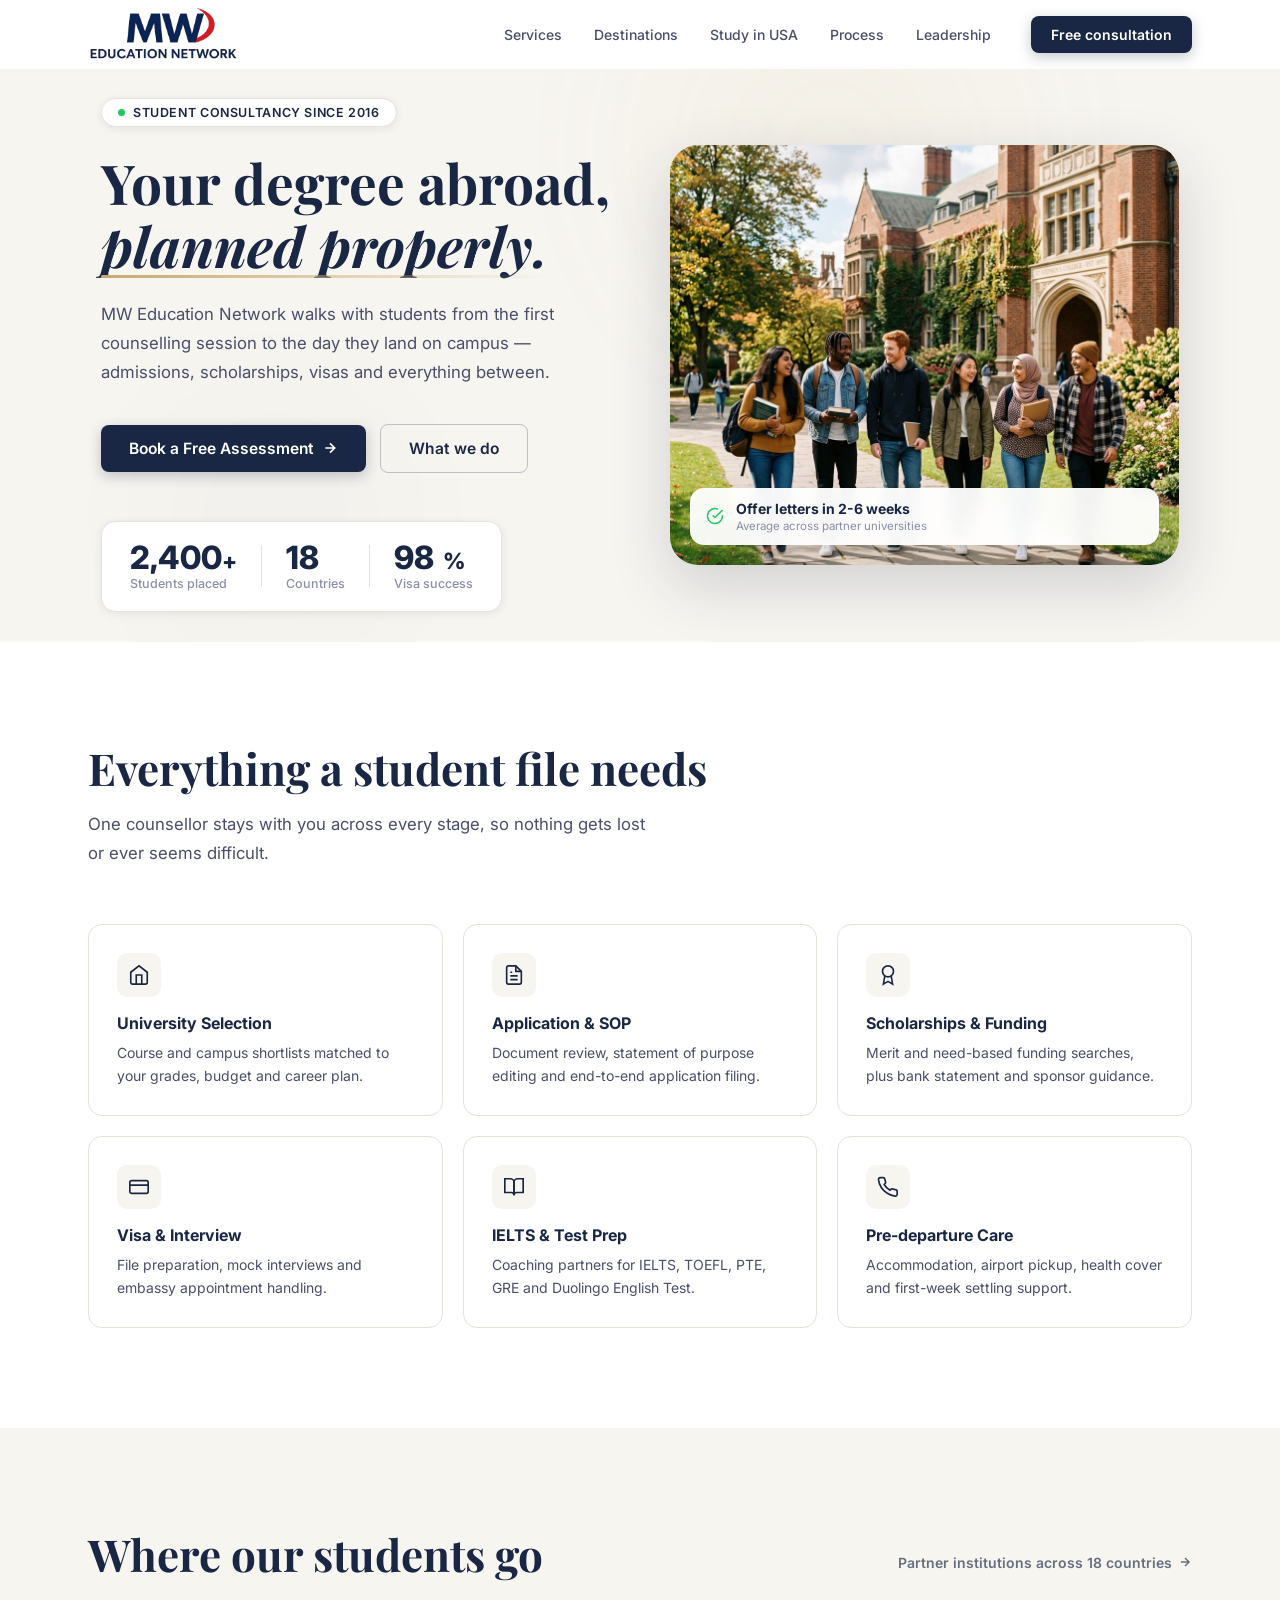
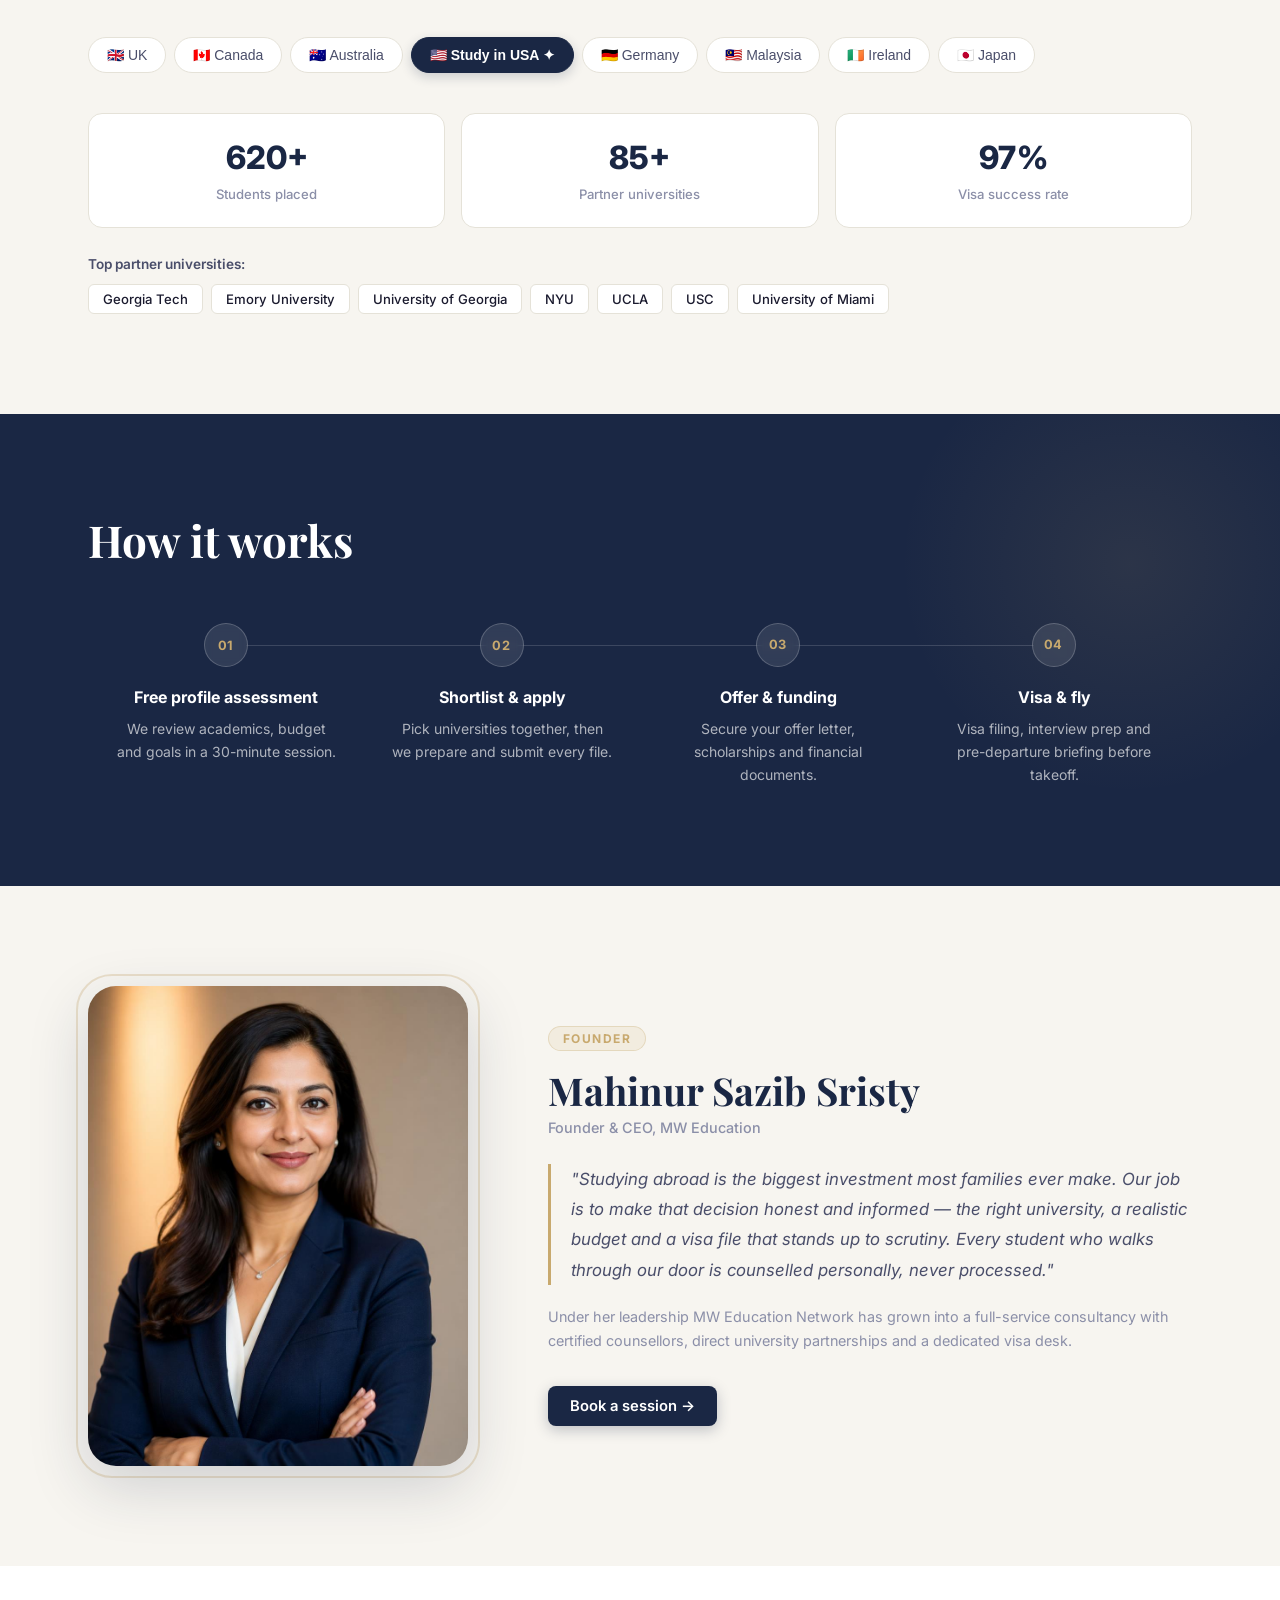
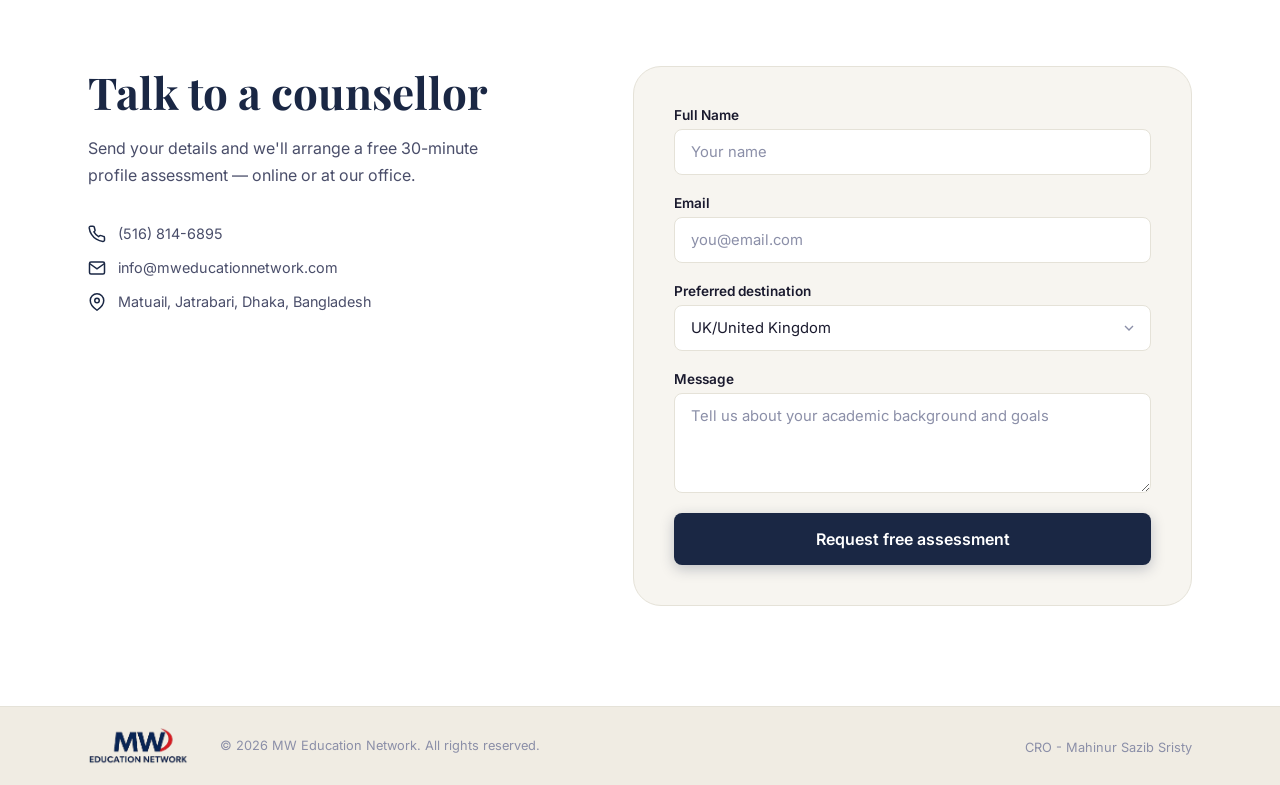
==== index.html @ 7fedf2a4 "logo and image update!!!" ====
<!DOCTYPE html>
<html lang="en">

<head>
  <meta charset="UTF-8" />
  <meta name="viewport" content="width=device-width, initial-scale=1.0" />
  <title>MW Education – Your Degree Abroad, Planned Properly</title>
  <meta name="description"
    content="MW Education walks with students from the first counselling session to the day they land on campus – admissions, scholarships, visas and everything between." />
  <link rel="preconnect" href="https://fonts.googleapis.com" />
  <link rel="preconnect" href="https://fonts.gstatic.com" crossorigin />
  <link
    href="https://fonts.googleapis.com/css2?family=Inter:wght@300;400;500;600;700;800&family=Playfair+Display:ital,wght@0,700;1,700&display=swap"
    rel="stylesheet" />
  <link rel="stylesheet" href="style.css" />
</head>

<body>

  <!-- ════════════════════════════════════════════
       NAVIGATION
  ════════════════════════════════════════════ -->
  <header id="navbar">
    <nav class="nav-container">
      <a href="#" class="nav-logo" id="logo-link">
        <img src="image/mw-education-logo.png" alt="mw-education-logo" style="width: 150px;">
      </a>

      <ul class="nav-links" id="nav-links">
        <li><a href="#services" class="nav-link">Services</a></li>
        <li><a href="#destinations" class="nav-link">Destinations</a></li>
        <li><a href="study-in-usa.html" class="nav-link">Study in USA</a></li>
        <li><a href="#how-it-works" class="nav-link">Process</a></li>
        <li><a href="#founder" class="nav-link">Leadership</a></li>
      </ul>

      <a href="#contact" class="btn btn-primary btn-nav" id="nav-cta">Free consultation</a>

      <button class="hamburger" id="hamburger" aria-label="Toggle menu">
        <span></span><span></span><span></span>
      </button>
    </nav>
  </header>

  <!-- Mobile Menu -->
  <div class="mobile-menu" id="mobile-menu">
    <ul>
      <li><a href="#services" onclick="closeMobileMenu()">Services</a></li>
      <li><a href="#destinations" onclick="closeMobileMenu()">Destinations</a></li>
      <li><a href="study-in-usa.html">Study in USA</a></li>
      <li><a href="#how-it-works" onclick="closeMobileMenu()">Process</a></li>
      <li><a href="#founder" onclick="closeMobileMenu()">Leadership</a></li>
      <li><a href="#contact" class="btn btn-primary" onclick="closeMobileMenu()">Free consultation</a></li>
    </ul>
  </div>

  <main>

    <!-- ════════════════════════════════════════════
         HERO SECTION
    ════════════════════════════════════════════ -->
    <section class="hero" id="hero">
      <div class="hero-container">
        <div class="hero-content" data-animate="fade-up">
          <div class="hero-badge">
            <span class="badge-dot"></span>
            Student consultancy since 2016
          </div>

          <h1 class="hero-heading">
            Your degree abroad,<br />
            <em>planned properly.</em>
          </h1>

          <p class="hero-description">
            MW Education Network walks with students from the first counselling session to the day they land on campus —
            admissions, scholarships, visas and everything between.
          </p>

          <div class="hero-actions">
            <a href="#contact" class="btn btn-primary btn-lg" id="hero-cta">
              Book a Free Assessment
              <svg width="16" height="16" viewBox="0 0 24 24" fill="none" stroke="currentColor" stroke-width="2.5">
                <path d="M5 12h14M12 5l7 7-7 7" />
              </svg>
            </a>
            <a href="#services" class="btn btn-ghost btn-lg" id="hero-secondary">What we do</a>
          </div>

          <div class="hero-stats">
            <div class="stat-item" data-animate="fade-up" data-delay="100">
              <span class="stat-number" data-target="2400">0</span>
              <span class="stat-suffix">+</span>
              <span class="stat-label">Students placed</span>
            </div>
            <div class="stat-divider"></div>
            <div class="stat-item" data-animate="fade-up" data-delay="200">
              <span class="stat-number" data-target="18">0</span>
              <span class="stat-label">Countries</span>
            </div>
            <div class="stat-divider"></div>
            <div class="stat-item" data-animate="fade-up" data-delay="300">
              <span class="stat-number" data-target="98">0</span>
              <span class="stat-suffix">%</span>
              <span class="stat-label">Visa success</span>
            </div>
          </div>
        </div>

        <div class="hero-image-wrap" data-animate="fade-left">
          <div class="hero-img-card">
            <img src="image/hero_students.png" alt="Students walking on campus" class="hero-img" id="hero-img" />
            <div class="hero-img-badge">
              <svg width="18" height="18" viewBox="0 0 24 24" fill="none" stroke="currentColor" stroke-width="2">
                <path d="M22 11.08V12a10 10 0 1 1-5.93-9.14" />
                <polyline points="22 4 12 14.01 9 11.01" />
              </svg>
              <div>
                <span class="badge-title">Offer letters in 2-6 weeks</span>
                <span class="badge-sub">Average across partner universities</span>
              </div>
            </div>
          </div>
        </div>
      </div>

      <!-- Decorative blobs -->
      <div class="hero-blob hero-blob-1"></div>
      <div class="hero-blob hero-blob-2"></div>
    </section>

    <!-- ════════════════════════════════════════════
         SERVICES SECTION
    ════════════════════════════════════════════ -->
    <section class="services" id="services">
      <div class="section-container">
        <div class="section-header" data-animate="fade-up">
          <h2 class="section-title">Everything a student file needs</h2>
          <p class="section-subtitle">
            One counsellor stays with you across every stage, so nothing gets lost or ever seems difficult.
          </p>
        </div>

        <div class="services-grid">

          <div class="service-card" data-animate="fade-up" data-delay="0" id="service-university">
            <div class="service-icon">
              <svg width="22" height="22" viewBox="0 0 24 24" fill="none" stroke="currentColor" stroke-width="1.8">
                <path d="M3 9l9-7 9 7v11a2 2 0 0 1-2 2H5a2 2 0 0 1-2-2z" />
                <polyline points="9 22 9 12 15 12 15 22" />
              </svg>
            </div>
            <h3 class="service-title">University Selection</h3>
            <p class="service-desc">
              Course and campus shortlists matched to your grades, budget and career plan.
            </p>
          </div>

          <div class="service-card" data-animate="fade-up" data-delay="80" id="service-application">
            <div class="service-icon">
              <svg width="22" height="22" viewBox="0 0 24 24" fill="none" stroke="currentColor" stroke-width="1.8">
                <path d="M14 2H6a2 2 0 0 0-2 2v16a2 2 0 0 0 2 2h12a2 2 0 0 0 2-2V8z" />
                <polyline points="14 2 14 8 20 8" />
                <line x1="16" y1="13" x2="8" y2="13" />
                <line x1="16" y1="17" x2="8" y2="17" />
                <polyline points="10 9 9 9 8 9" />
              </svg>
            </div>
            <h3 class="service-title">Application & SOP</h3>
            <p class="service-desc">
              Document review, statement of purpose editing and end-to-end application filing.
            </p>
          </div>

          <div class="service-card" data-animate="fade-up" data-delay="160" id="service-scholarships">
            <div class="service-icon">
              <svg width="22" height="22" viewBox="0 0 24 24" fill="none" stroke="currentColor" stroke-width="1.8">
                <circle cx="12" cy="8" r="6" />
                <path d="M15.477 12.89L17 22l-5-3-5 3 1.523-9.11" />
              </svg>
            </div>
            <h3 class="service-title">Scholarships & Funding</h3>
            <p class="service-desc">
              Merit and need-based funding searches, plus bank statement and sponsor guidance.
            </p>
          </div>

          <div class="service-card" data-animate="fade-up" data-delay="0" id="service-visa">
            <div class="service-icon">
              <svg width="22" height="22" viewBox="0 0 24 24" fill="none" stroke="currentColor" stroke-width="1.8">
                <rect x="2" y="5" width="20" height="14" rx="2" />
                <line x1="2" y1="10" x2="22" y2="10" />
              </svg>
            </div>
            <h3 class="service-title">Visa & Interview</h3>
            <p class="service-desc">
              File preparation, mock interviews and embassy appointment handling.
            </p>
          </div>

          <div class="service-card" data-animate="fade-up" data-delay="80" id="service-ielts">
            <div class="service-icon">
              <svg width="22" height="22" viewBox="0 0 24 24" fill="none" stroke="currentColor" stroke-width="1.8">
                <path d="M2 3h6a4 4 0 0 1 4 4v14a3 3 0 0 0-3-3H2z" />
                <path d="M22 3h-6a4 4 0 0 0-4 4v14a3 3 0 0 1 3-3h7z" />
              </svg>
            </div>
            <h3 class="service-title">IELTS & Test Prep</h3>
            <p class="service-desc">
              Coaching partners for IELTS, TOEFL, PTE, GRE and Duolingo English Test.
            </p>
          </div>

          <div class="service-card" data-animate="fade-up" data-delay="160" id="service-predeparture">
            <div class="service-icon">
              <svg width="22" height="22" viewBox="0 0 24 24" fill="none" stroke="currentColor" stroke-width="1.8">
                <path
                  d="M22 16.92v3a2 2 0 0 1-2.18 2 19.79 19.79 0 0 1-8.63-3.07A19.5 19.5 0 0 1 4.69 12.5 19.79 19.79 0 0 1 1.61 3.87 2 2 0 0 1 3.6 1.72h3a2 2 0 0 1 2 1.72c.127.96.361 1.903.7 2.81a2 2 0 0 1-.45 2.11L7.91 9.27a16 16 0 0 0 6.29 6.29l.91-.91a2 2 0 0 1 2.11-.45c.907.339 1.85.573 2.81.7A2 2 0 0 1 22 16.92z" />
              </svg>
            </div>
            <h3 class="service-title">Pre-departure Care</h3>
            <p class="service-desc">
              Accommodation, airport pickup, health cover and first-week settling support.
            </p>
          </div>

        </div>
      </div>
    </section>

    <!-- ════════════════════════════════════════════
         DESTINATIONS SECTION
    ════════════════════════════════════════════ -->
    <section class="destinations" id="destinations">
      <div class="section-container">
        <div class="destinations-header" data-animate="fade-up">
          <h2 class="section-title">Where our students go</h2>
          <a href="#contact" class="link-arrow">
            Partner institutions across 18 countries
            <svg width="14" height="14" viewBox="0 0 24 24" fill="none" stroke="currentColor" stroke-width="2.5">
              <path d="M5 12h14M12 5l7 7-7 7" />
            </svg>
          </a>
        </div>

        <div class="destination-tabs" id="destination-tabs">
          <button class="dest-tab" data-country="uk" id="tab-uk">🇬🇧 UK</button>
          <button class="dest-tab" data-country="canada" id="tab-canada">🇨🇦 Canada</button>
          <button class="dest-tab" data-country="australia" id="tab-australia">🇦🇺 Australia</button>
          <button class="dest-tab active" data-country="usa" id="tab-usa"
            onclick="window.location.href='study-in-usa.html'">🇺🇸 Study in USA ✦</button>
          <button class="dest-tab" data-country="germany" id="tab-germany">🇩🇪 Germany</button>
          <button class="dest-tab" data-country="malaysia" id="tab-malaysia">🇲🇾 Malaysia</button>
          <button class="dest-tab" data-country="ireland" id="tab-ireland">🇮🇪 Ireland</button>
          <button class="dest-tab" data-country="japan" id="tab-japan">🇯🇵 Japan</button>
        </div>

        <div class="destination-content" id="destination-content">
          <div class="dest-info" data-animate="fade-up">
            <div class="dest-info-grid">
              <div class="dest-stat-card" id="dest-stat-1">
                <span class="dest-stat-num" id="dest-num-students">620+</span>
                <span class="dest-stat-label">Students placed</span>
              </div>
              <div class="dest-stat-card" id="dest-stat-2">
                <span class="dest-stat-num" id="dest-num-uni">85+</span>
                <span class="dest-stat-label">Partner universities</span>
              </div>
              <div class="dest-stat-card" id="dest-stat-3">
                <span class="dest-stat-num" id="dest-num-visa">97%</span>
                <span class="dest-stat-label">Visa success rate</span>
              </div>
            </div>
            <div class="dest-universities" id="dest-universities">
              <p class="dest-unis-label">Top partner universities:</p>
              <div class="uni-tags" id="uni-tags">
                <span class="uni-tag">Georgia Tech</span>
                <span class="uni-tag">Emory University</span>
                <span class="uni-tag">University of Georgia</span>
                <span class="uni-tag">NYU</span>
                <span class="uni-tag">UCLA</span>
                <span class="uni-tag">USC</span>
                <span class="uni-tag">University of Miami</span>
              </div>
            </div>
          </div>
        </div>
      </div>
    </section>

    <!-- ════════════════════════════════════════════
         HOW IT WORKS
    ════════════════════════════════════════════ -->
    <section class="how-it-works" id="how-it-works">
      <div class="section-container">
        <h2 class="section-title light" data-animate="fade-up">How it works</h2>

        <div class="steps-grid">
          <div class="step-card" data-animate="fade-up" data-delay="0" id="step-1">
            <div class="step-number">01</div>
            <h3 class="step-title">Free profile assessment</h3>
            <p class="step-desc">We review academics, budget and goals in a 30-minute session.</p>
            <div class="step-connector"></div>
          </div>

          <div class="step-card" data-animate="fade-up" data-delay="100" id="step-2">
            <div class="step-number">02</div>
            <h3 class="step-title">Shortlist & apply</h3>
            <p class="step-desc">Pick universities together, then we prepare and submit every file.</p>
            <div class="step-connector"></div>
          </div>

          <div class="step-card" data-animate="fade-up" data-delay="200" id="step-3">
            <div class="step-number">03</div>
            <h3 class="step-title">Offer & funding</h3>
            <p class="step-desc">Secure your offer letter, scholarships and financial documents.</p>
            <div class="step-connector"></div>
          </div>

          <div class="step-card" data-animate="fade-up" data-delay="300" id="step-4">
            <div class="step-number">04</div>
            <h3 class="step-title">Visa & fly</h3>
            <p class="step-desc">Visa filing, interview prep and pre-departure briefing before takeoff.</p>
          </div>
        </div>
      </div>
    </section>

    <!-- ════════════════════════════════════════════
         FOUNDER / TESTIMONIAL SECTION
    ════════════════════════════════════════════ -->
    <section class="founder" id="founder">
      <div class="section-container">
        <div class="founder-inner">
          <div class="founder-image-wrap" data-animate="fade-right">
            <img src="image/founder_photo.jpg" alt="Mahinur Sazib Sristy – Founder & CEO" class="founder-img"
              id="founder-img" />
            <div class="founder-img-decor"></div>
          </div>

          <div class="founder-content" data-animate="fade-left">
            <span class="founder-eyebrow">Founder</span>
            <h2 class="founder-name">Mahinur Sazib Sristy</h2>
            <p class="founder-title">Founder & CEO, MW Education</p>

            <blockquote class="founder-quote">
              "Studying abroad is the biggest investment most families ever make. Our job is to make that decision
              honest and informed — the right university, a realistic budget and a visa file that stands up to scrutiny.
              Every student who walks through our door is counselled personally, never processed."
            </blockquote>

            <p class="founder-bio">
              Under her leadership MW Education Network has grown into a full-service consultancy with certified
              counsellors, direct university partnerships and a dedicated visa desk.
            </p>

            <a href="#contact" class="btn btn-primary" id="founder-cta">Book a session →</a>
          </div>
        </div>
      </div>
    </section>

    <!-- ════════════════════════════════════════════
         CONTACT / FORM SECTION
    ════════════════════════════════════════════ -->
    <section class="contact" id="contact">
      <div class="section-container">
        <div class="contact-inner">

          <div class="contact-info" data-animate="fade-right">
            <h2 class="section-title">Talk to a counsellor</h2>
            <p class="contact-sub">
              Send your details and we'll arrange a free 30-minute profile assessment — online or at our office.
            </p>

            <ul class="contact-list">
              <li>
                <svg width="18" height="18" viewBox="0 0 24 24" fill="none" stroke="currentColor" stroke-width="2">
                  <path
                    d="M22 16.92v3a2 2 0 0 1-2.18 2 19.79 19.79 0 0 1-8.63-3.07A19.5 19.5 0 0 1 4.69 12.5 19.79 19.79 0 0 1 1.61 3.87 2 2 0 0 1 3.6 1.72h3a2 2 0 0 1 2 1.72c.127.96.361 1.903.7 2.81a2 2 0 0 1-.45 2.11L7.91 9.27a16 16 0 0 0 6.29 6.29l.91-.91a2 2 0 0 1 2.11-.45c.907.339 1.85.573 2.81.7A2 2 0 0 1 22 16.92z" />
                </svg>
                <a href="tel:+17865554958" id="contact-phone">(516) 814-6895</a>
              </li>
              <li>
                <svg width="18" height="18" viewBox="0 0 24 24" fill="none" stroke="currentColor" stroke-width="2">
                  <path d="M4 4h16c1.1 0 2 .9 2 2v12c0 1.1-.9 2-2 2H4c-1.1 0-2-.9-2-2V6c0-1.1.9-2 2-2z" />
                  <polyline points="22,6 12,13 2,6" />
                </svg>
                <a href="mailto:info@mweducationnetwork.com" id="contact-email">info@mweducationnetwork.com</a>
              </li>
              <li>
                <svg width="18" height="18" viewBox="0 0 24 24" fill="none" stroke="currentColor" stroke-width="2">
                  <path d="M21 10c0 7-9 13-9 13s-9-6-9-13a9 9 0 0 1 18 0z" />
                  <circle cx="12" cy="10" r="3" />
                </svg>
                <span id="contact-address">Matuail, Jatrabari, Dhaka, Bangladesh</span>
              </li>
            </ul>
          </div>

          <div class="contact-form-wrap" data-animate="fade-left">
            <form class="contact-form" id="contact-form" novalidate>
              <div class="form-group">
                <label for="full-name">Full Name</label>
                <input type="text" id="full-name" name="fullName" placeholder="Your name" required />
                <span class="form-error" id="error-name"></span>
              </div>

              <div class="form-group">
                <label for="email">Email</label>
                <input type="email" id="email" name="email" placeholder="you@email.com" required />
                <span class="form-error" id="error-email"></span>
              </div>

              <div class="form-group">
                <label for="destination">Preferred destination</label>
                <div class="select-wrap">
                  <select id="destination" name="destination" required>
                    <option value="" disabled selected>UK/United Kingdom</option>
                    <option value="uk">🇬🇧 United Kingdom</option>
                    <option value="canada">🇨🇦 Canada</option>
                    <option value="australia">🇦🇺 Australia</option>
                    <option value="usa">🇺🇸 USA</option>
                    <option value="germany">🇩🇪 Germany</option>
                    <option value="malaysia">🇲🇾 Malaysia</option>
                    <option value="ireland">🇮🇪 Ireland</option>
                    <option value="japan">🇯🇵 Japan</option>
                  </select>
                  <svg class="select-arrow" width="16" height="16" viewBox="0 0 24 24" fill="none" stroke="currentColor"
                    stroke-width="2">
                    <polyline points="6 9 12 15 18 9" />
                  </svg>
                </div>
                <span class="form-error" id="error-destination"></span>
              </div>

              <div class="form-group">
                <label for="message">Message</label>
                <textarea id="message" name="message" rows="4"
                  placeholder="Tell us about your academic background and goals"></textarea>
              </div>

              <button type="submit" class="btn btn-primary btn-full" id="form-submit">
                <span id="submit-text">Request free assessment</span>
                <svg id="submit-spinner" class="spinner hidden" width="18" height="18" viewBox="0 0 24 24" fill="none"
                  stroke="currentColor" stroke-width="2">
                  <path d="M21 12a9 9 0 1 1-18 0 9 9 0 0 1 18 0z" opacity="0.3" />
                  <path d="M12 3a9 9 0 0 1 9 9" />
                </svg>
              </button>

              <div class="form-success hidden" id="form-success">
                <svg width="20" height="20" viewBox="0 0 24 24" fill="none" stroke="currentColor" stroke-width="2.5">
                  <path d="M22 11.08V12a10 10 0 1 1-5.93-9.14" />
                  <polyline points="22 4 12 14.01 9 11.01" />
                </svg>
                Thanks! We'll reach out within 24 hours.
              </div>
            </form>
          </div>

        </div>
      </div>
    </section>

  </main>

  <!-- ════════════════════════════════════════════
       FOOTER
  ════════════════════════════════════════════ -->
  <footer class="footer" id="footer">
    <div class="footer-container">
      <div class="footer-left">
        <!-- <a href="#" class="nav-logo">
          <div class="logo-mark small">MW</div>
          <div class="logo-text">
            <span class="logo-name">MW Education Network</span>
          </div>
        </a> -->
        <img src="image/mw-education-logo.png" alt="mw-education-logo" style="width: 100px;">
        <p class="footer-copy">© 2026 MW Education Network. All rights reserved.</p>
      </div>
      <div class="footer-right">
        <span class="footer-credit">CRO - Mahinur Sazib Sristy</span>
      </div>
    </div>
  </footer>

  <script src="script.js"></script>
</body>

</html>
---- style.css ----
/* ═══════════════════════════════════════════════
   MW EDUCATION – STYLE.CSS
   Premium education consultancy website
═══════════════════════════════════════════════ */

/* ──────────────────────────────────────────────
   1. RESET & BASE
────────────────────────────────────────────── */
*,
*::before,
*::after {
  box-sizing: border-box;
  margin: 0;
  padding: 0;
}

:root {
  /* Colors */
  --navy: #1a2744;
  --navy-deep: #111b38;
  --navy-light: #243058;
  --gold: #c8a96e;
  --gold-light: #e0c98a;
  --cream: #f7f5f0;
  --cream-dark: #f0ece3;
  --white: #ffffff;
  --text-dark: #1a1a2e;
  --text-mid: #4a4e6a;
  --text-light: #8b8fa8;
  --border: #e5e2d8;

  --card: oklch(100% 0 0);

  /* Typography */
  --font-sans: 'Inter', system-ui, sans-serif;
  --font-serif: 'Playfair Display', Georgia, serif;

  /* Spacing */
  --section-pad: 100px;
  --container: 1160px;

  /* Shadows */
  --shadow-sm: 0 2px 8px rgba(26, 39, 68, 0.08);
  --shadow-md: 0 8px 32px rgba(26, 39, 68, 0.12);
  --shadow-lg: 0 20px 60px rgba(26, 39, 68, 0.18);

  /* Radius */
  --radius-sm: 8px;
  --radius-md: 14px;
  --radius-lg: 20px;
  --radius-xl: 28px;

  /* Transitions */
  --ease: cubic-bezier(0.4, 0, 0.2, 1);
}

html {
  scroll-behavior: smooth;
  -webkit-font-smoothing: antialiased;
}

body {
  font-family: var(--font-sans);
  color: var(--text-dark);
  background: var(--white);
  overflow-x: hidden;
}

a {
  text-decoration: none;
  color: inherit;
}

ul {
  list-style: none;
}

img {
  max-width: 100%;
  display: block;
}

/* ──────────────────────────────────────────────
   2. TYPOGRAPHY HELPERS
────────────────────────────────────────────── */
.section-title {
  font-family: var(--font-serif);
  font-size: clamp(2rem, 4vw, 2.75rem);
  font-weight: 700;
  color: var(--navy);
  line-height: 1.2;
  margin-bottom: 16px;
}

.section-title.light {
  color: var(--white);
}

.section-subtitle {
  font-size: 1.05rem;
  color: var(--text-mid);
  line-height: 1.7;
  max-width: 560px;
}

/* ──────────────────────────────────────────────
   3. BUTTONS
────────────────────────────────────────────── */
.btn {
  display: inline-flex;
  align-items: center;
  gap: 8px;
  font-family: var(--font-sans);
  font-size: 0.925rem;
  font-weight: 600;
  border: none;
  cursor: pointer;
  border-radius: var(--radius-sm);
  padding: 11px 22px;
  transition: all 0.25s var(--ease);
  white-space: nowrap;
}

.btn-primary {
  background: var(--navy);
  color: var(--white);
  box-shadow: 0 4px 14px rgba(26, 39, 68, 0.25);
}

.btn-primary:hover {
  background: var(--navy-light);
  transform: translateY(-2px);
  box-shadow: 0 8px 24px rgba(26, 39, 68, 0.32);
}

.btn-primary:active {
  transform: translateY(0);
}

.btn-ghost {
  background: transparent;
  color: var(--navy);
  border: 1.5px solid rgba(26, 39, 68, 0.25);
}

.btn-ghost:hover {
  background: rgba(26, 39, 68, 0.06);
  border-color: var(--navy);
}

.btn-lg {
  padding: 14px 28px;
  font-size: 0.975rem;
}

.btn-full {
  width: 100%;
  justify-content: center;
  padding: 16px;
  font-size: 1rem;
}

.btn-nav {
  font-size: 0.875rem;
  padding: 10px 20px;
}

/* ──────────────────────────────────────────────
   4. NAVIGATION
────────────────────────────────────────────── */
#navbar {
  position: fixed;
  top: 0;
  left: 0;
  right: 0;
  z-index: 1000;
  background: rgba(255, 255, 255, 0.96);
  backdrop-filter: blur(12px);
  -webkit-backdrop-filter: blur(12px);
  border-bottom: 1px solid transparent;
  transition: border-color 0.3s, box-shadow 0.3s;
}

#navbar.scrolled {
  border-color: var(--border);
  box-shadow: var(--shadow-sm);
}

.nav-container {
  max-width: var(--container);
  margin: 0 auto;
  padding: 0 28px;
  height: 68px;
  display: flex;
  align-items: center;
  gap: 40px;
}

/* Logo */
.nav-logo {
  display: flex;
  align-items: center;
  gap: 10px;
  flex-shrink: 0;
}

.logo-mark {
  width: 36px;
  height: 36px;
  background: var(--navy);
  color: var(--white);
  border-radius: 8px;
  display: flex;
  align-items: center;
  justify-content: center;
  font-weight: 800;
  font-size: 0.8rem;
  letter-spacing: 0.03em;
}

.logo-mark.small {
  width: 30px;
  height: 30px;
  font-size: 0.7rem;
}

.logo-text {
  display: flex;
  flex-direction: column;
  line-height: 1.1;
}

.logo-name {
  font-size: 0.9rem;
  font-weight: 700;
  color: var(--navy);
}

.logo-sub {
  font-size: 0.72rem;
  color: var(--text-light);
}

/* Nav Links */
.nav-links {
  display: flex;
  align-items: center;
  gap: 32px;
  margin-left: auto;
}

.nav-link {
  font-size: 0.875rem;
  font-weight: 500;
  color: var(--text-mid);
  transition: color 0.2s;
  position: relative;
}

.nav-link::after {
  content: '';
  position: absolute;
  bottom: -3px;
  left: 0;
  width: 0;
  height: 2px;
  background: var(--navy);
  transition: width 0.25s var(--ease);
  border-radius: 2px;
}

.nav-link:hover {
  color: var(--navy);
}

.nav-link:hover::after {
  width: 100%;
}

/* Hamburger */
.hamburger {
  display: none;
  flex-direction: column;
  gap: 5px;
  background: none;
  border: none;
  cursor: pointer;
  padding: 4px;
  margin-left: auto;
}

.hamburger span {
  display: block;
  width: 24px;
  height: 2px;
  background: var(--navy);
  border-radius: 2px;
  transition: all 0.3s var(--ease);
}

.hamburger.open span:nth-child(1) {
  transform: translateY(7px) rotate(45deg);
}

.hamburger.open span:nth-child(2) {
  opacity: 0;
}

.hamburger.open span:nth-child(3) {
  transform: translateY(-7px) rotate(-45deg);
}

/* Mobile Menu */
.mobile-menu {
  display: none;
  position: fixed;
  top: 68px;
  left: 0;
  right: 0;
  background: var(--white);
  border-bottom: 1px solid var(--border);
  padding: 20px 28px 28px;
  z-index: 999;
  box-shadow: var(--shadow-md);
  transform: translateY(-20px);
  opacity: 0;
  transition: transform 0.3s var(--ease), opacity 0.3s var(--ease);
}

.mobile-menu.open {
  display: block;
  transform: translateY(0);
  opacity: 1;
}

.mobile-menu ul {
  display: flex;
  flex-direction: column;
  gap: 20px;
}

.mobile-menu a {
  font-size: 1rem;
  font-weight: 500;
  color: var(--text-mid);
  display: block;
}

.mobile-menu a:hover {
  color: var(--navy);
}

/* ──────────────────────────────────────────────
   5. HERO SECTION
────────────────────────────────────────────── */
.hero {
  /* min-height: 100vh; */
  background: var(--cream);
  display: flex;
  align-items: center;
  padding-top: 68px;
  position: relative;
  overflow: hidden;
}

.hero-blob {
  position: absolute;
  border-radius: 50%;
  filter: blur(80px);
  pointer-events: none;
  opacity: 0.4;
}

.hero-blob-1 {
  width: 500px;
  height: 500px;
  background: radial-gradient(circle, rgba(200, 169, 110, 0.25) 0%, transparent 70%);
  top: -100px;
  right: 200px;
  animation: blobFloat 8s ease-in-out infinite;
}

.hero-blob-2 {
  width: 350px;
  height: 350px;
  background: radial-gradient(circle, rgba(26, 39, 68, 0.1) 0%, transparent 70%);
  bottom: -50px;
  left: 100px;
  animation: blobFloat 12s ease-in-out infinite reverse;
}

@keyframes blobFloat {

  0%,
  100% {
    transform: translate(0, 0) scale(1);
  }

  33% {
    transform: translate(20px, -30px) scale(1.05);
  }

  66% {
    transform: translate(-15px, 15px) scale(0.97);
  }
}

.hero-container {
  max-width: var(--container);
  margin: 0 auto;
  padding: 30px 25px;
  display: grid;
  grid-template-columns: 1fr 1fr;
  gap: 60px;
  align-items: center;
  position: relative;
  z-index: 1;
}

.hero-badge {
  display: inline-flex;
  align-items: center;
  gap: 8px;
  background: var(--white);
  border: 1px solid var(--border);
  border-radius: 100px;
  padding: 6px 16px;
  font-size: 0.78rem;
  font-weight: 600;
  color: var(--navy);
  letter-spacing: 0.05em;
  text-transform: uppercase;
  margin-bottom: 24px;
  box-shadow: var(--shadow-sm);
}

.badge-dot {
  width: 7px;
  height: 7px;
  background: #22c55e;
  border-radius: 50%;
  animation: pulse-dot 2s ease-in-out infinite;
}

@keyframes pulse-dot {

  0%,
  100% {
    box-shadow: 0 0 0 0 rgba(34, 197, 94, 0.4);
  }

  50% {
    box-shadow: 0 0 0 5px rgba(34, 197, 94, 0);
  }
}

.hero-heading {
  font-family: var(--font-serif);
  font-size: clamp(2.4rem, 5vw, 3.6rem);
  font-weight: 700;
  color: var(--navy);
  line-height: 1.15;
  margin-bottom: 22px;
  font-size: 55px;
}

.hero-heading em {
  font-style: italic;
  color: var(--navy);
  position: relative;
}

.hero-heading em::after {
  content: '';
  position: absolute;
  bottom: 4px;
  left: 0;
  right: 0;
  height: 3px;
  background: linear-gradient(90deg, var(--gold), transparent);
  border-radius: 2px;
}

.hero-description {
  font-size: 1.05rem;
  color: var(--text-mid);
  line-height: 1.75;
  margin-bottom: 36px;
  max-width: 480px;
}

.hero-actions {
  display: flex;
  align-items: center;
  gap: 14px;
  margin-bottom: 48px;
  flex-wrap: wrap;
}

.hero-stats {
  display: flex;
  align-items: center;
  gap: 0;
  background: var(--white);
  border-radius: var(--radius-md);
  padding: 20px 28px;
  box-shadow: var(--shadow-sm);
  border: 1px solid var(--border);
  max-width: max-content;
}

.stat-item {
  display: flex;
  flex-direction: column;
  align-items: flex-start;
  padding: 0 24px;
}

.stat-item:first-child {
  padding-left: 0;
}

.stat-item:last-child {
  padding-right: 0;
}

.stat-number {
  font-size: 2rem;
  font-weight: 800;
  color: var(--navy);
  line-height: 1;
}

.stat-suffix {
  font-size: 1.5rem;
  font-weight: 800;
  color: var(--navy);
  margin-left: -2px;
}

.stat-number+.stat-suffix {
  display: inline;
}

.stat-item {
  display: flex;
  flex-wrap: nowrap;
  align-items: baseline;
  flex-direction: row;
  gap: 0;
}

.stat-item {
  display: grid;
  grid-template-columns: auto auto;
  grid-template-rows: auto auto;
  align-items: end;
  gap: 0 2px;
}

.stat-number {
  grid-row: 1;
  grid-column: 1;
}

.stat-suffix {
  grid-row: 1;
  grid-column: 2;
  font-size: 1.4rem;
  font-weight: 800;
  color: var(--navy);
}

.stat-label {
  grid-row: 2;
  grid-column: 1 / 3;
  font-size: 0.78rem;
  color: var(--text-light);
  font-weight: 500;
  margin-top: 2px;
}

.stat-divider {
  width: 1px;
  height: 42px;
  background: var(--border);
  flex-shrink: 0;
}

/* Hero Image */
.hero-image-wrap {
  position: relative;
}

.hero-img-card {
  border-radius: var(--radius-xl);
  overflow: hidden;
  box-shadow: var(--shadow-lg);
  position: relative;
}

.hero-img {
  width: 100%;
  height: 420px;
  object-fit: cover;
  display: block;
  transition: transform 0.6s var(--ease);
}

.hero-img:hover {
  transform: scale(1.02);
}

.hero-img-badge {
  position: absolute;
  bottom: 20px;
  left: 20px;
  right: 20px;
  background: rgba(255, 255, 255, 0.95);
  backdrop-filter: blur(8px);
  border-radius: var(--radius-md);
  padding: 12px 16px;
  display: flex;
  align-items: center;
  gap: 12px;
  box-shadow: var(--shadow-md);
}

.hero-img-badge svg {
  flex-shrink: 0;
  color: #22c55e;
}

.badge-title {
  display: block;
  font-size: 0.875rem;
  font-weight: 700;
  color: var(--navy);
}

.badge-sub {
  display: block;
  font-size: 0.72rem;
  color: var(--text-light);
  margin-top: 2px;
}

/* ──────────────────────────────────────────────
   6. SERVICES SECTION
────────────────────────────────────────────── */
.services {
  background: var(--white);
  padding: var(--section-pad) 0;
}

.section-container {
  max-width: var(--container);
  margin: 0 auto;
  padding: 0 28px;
}

.section-header {
  margin-bottom: 56px;
}

.services-grid {
  display: grid;
  grid-template-columns: repeat(3, 1fr);
  gap: 20px;
}

.service-card {
  background: var(--white);
  border: 1.5px solid var(--border);
  border-radius: var(--radius-md);
  padding: 28px;
  transition: all 0.3s var(--ease);
  cursor: default;
  position: relative;
  overflow: hidden;
}

.service-card::before {
  content: '';
  position: absolute;
  inset: 0;
  background: linear-gradient(135deg, rgba(26, 39, 68, 0.03), transparent);
  opacity: 0;
  transition: opacity 0.3s;
}

.service-card:hover {
  border-color: var(--navy);
  box-shadow: var(--shadow-md);
  transform: translateY(-4px);
}

.service-card:hover::before {
  opacity: 1;
}

.service-icon {
  width: 44px;
  height: 44px;
  background: var(--cream);
  border-radius: 10px;
  display: flex;
  align-items: center;
  justify-content: center;
  margin-bottom: 16px;
  color: var(--navy);
  transition: background 0.3s;
}

.service-card:hover .service-icon {
  background: var(--navy);
  color: var(--white);
}

.service-title {
  font-size: 1rem;
  font-weight: 700;
  color: var(--navy);
  margin-bottom: 8px;
}

.service-desc {
  font-size: 0.875rem;
  color: var(--text-mid);
  line-height: 1.65;
}

/* ──────────────────────────────────────────────
   7. DESTINATIONS SECTION
────────────────────────────────────────────── */
.destinations {
  background: var(--cream);
  padding: var(--section-pad) 0;
}

.destinations-header {
  display: flex;
  align-items: center;
  justify-content: space-between;
  margin-bottom: 40px;
  flex-wrap: wrap;
  gap: 16px;
}

.link-arrow {
  display: inline-flex;
  align-items: center;
  gap: 6px;
  font-size: 0.875rem;
  font-weight: 600;
  color: var(--navy);
  opacity: 0.65;
  transition: opacity 0.2s;
}

.link-arrow:hover {
  opacity: 1;
}

.destination-tabs {
  display: flex;
  flex-wrap: wrap;
  gap: 8px;
  margin-bottom: 40px;
}

.dest-tab {
  padding: 9px 18px;
  border-radius: 100px;
  border: 1.5px solid var(--border);
  background: var(--white);
  font-size: 0.875rem;
  font-weight: 500;
  color: var(--text-mid);
  cursor: pointer;
  transition: all 0.25s var(--ease);
  white-space: nowrap;
}

.dest-tab:hover {
  border-color: var(--navy);
  color: var(--navy);
}

.dest-tab.active {
  background: var(--navy);
  color: var(--white);
  border-color: var(--navy);
  font-weight: 600;
  box-shadow: 0 4px 12px rgba(26, 39, 68, 0.2);
}

.dest-info {
  animation: fadeInUp 0.4s var(--ease);
}

.dest-info-grid {
  display: grid;
  grid-template-columns: repeat(3, 1fr);
  gap: 16px;
  margin-bottom: 28px;
}

.dest-stat-card {
  background: var(--white);
  border: 1px solid var(--border);
  border-radius: var(--radius-md);
  padding: 24px;
  text-align: center;
}

.dest-stat-num {
  display: block;
  font-size: 2rem;
  font-weight: 800;
  color: var(--navy);
  margin-bottom: 6px;
}

.dest-stat-label {
  font-size: 0.82rem;
  color: var(--text-light);
  font-weight: 500;
}

.dest-unis-label {
  font-size: 0.85rem;
  font-weight: 600;
  color: var(--text-mid);
  margin-bottom: 12px;
}

.uni-tags {
  display: flex;
  flex-wrap: wrap;
  gap: 8px;
}

.uni-tag {
  padding: 6px 14px;
  background: var(--white);
  border: 1px solid var(--border);
  border-radius: 6px;
  font-size: 0.82rem;
  font-weight: 500;
  color: var(--text-dark);
  transition: all 0.2s;
}

.uni-tag:hover {
  border-color: var(--navy);
  background: var(--navy);
  color: var(--white);
  cursor: default;
}

/* ──────────────────────────────────────────────
   8. HOW IT WORKS
────────────────────────────────────────────── */
.how-it-works {
  background: var(--navy);
  padding: var(--section-pad) 0;
  position: relative;
  overflow: hidden;
}

.how-it-works::before {
  content: '';
  position: absolute;
  top: -100px;
  right: -100px;
  width: 500px;
  height: 500px;
  background: radial-gradient(circle, rgba(200, 169, 110, 0.1) 0%, transparent 65%);
  pointer-events: none;
}

.how-it-works .section-container {
  position: relative;
  z-index: 1;
}

.steps-grid {
  display: grid;
  grid-template-columns: repeat(4, 1fr);
  gap: 0;
  margin-top: 56px;
  position: relative;
}

/* horizontal connector line */
.steps-grid::before {
  content: '';
  position: absolute;
  top: 22px;
  left: calc(12.5% + 20px);
  right: calc(12.5% + 20px);
  height: 1px;
  background: rgba(255, 255, 255, 0.15);
  z-index: 0;
}

.step-card {
  position: relative;
  padding: 0 28px;
  text-align: center;
  z-index: 1;
}

.step-number {
  display: inline-flex;
  align-items: center;
  justify-content: center;
  width: 44px;
  height: 44px;
  background: rgba(255, 255, 255, 0.1);
  border: 1px solid rgba(255, 255, 255, 0.2);
  border-radius: 50%;
  font-size: 0.8rem;
  font-weight: 700;
  color: var(--gold);
  margin: 0 auto 20px;
  letter-spacing: 0.05em;
  backdrop-filter: blur(4px);
}

.step-title {
  font-size: 1rem;
  font-weight: 700;
  color: var(--white);
  margin-bottom: 10px;
}

.step-desc {
  font-size: 0.875rem;
  color: rgba(255, 255, 255, 0.65);
  line-height: 1.65;
}

/* ──────────────────────────────────────────────
   9. FOUNDER SECTION
────────────────────────────────────────────── */
.founder {
  background: var(--cream);
  padding: var(--section-pad) 0;
}

.founder-inner {
  display: grid;
  grid-template-columns: 380px 1fr;
  gap: 80px;
  align-items: center;
}

.founder-image-wrap {
  position: relative;
  border-radius: var(--radius-xl);
  overflow: visible;
}

.founder-img {
  width: 100%;
  height: 480px;
  object-fit: cover;
  border-radius: var(--radius-xl);
  box-shadow: var(--shadow-lg);
  position: relative;
  z-index: 1;
}

.founder-img-decor {
  position: absolute;
  inset: -12px;
  border: 2px solid rgba(200, 169, 110, 0.3);
  border-radius: calc(var(--radius-xl) + 8px);
  z-index: 0;
}

.founder-eyebrow {
  display: inline-block;
  font-size: 0.75rem;
  font-weight: 700;
  letter-spacing: 0.12em;
  text-transform: uppercase;
  color: var(--gold);
  background: rgba(200, 169, 110, 0.12);
  border: 1px solid rgba(200, 169, 110, 0.3);
  border-radius: 100px;
  padding: 4px 14px;
  margin-bottom: 16px;
}

.founder-name {
  font-family: var(--font-serif);
  font-size: clamp(1.8rem, 3.5vw, 2.4rem);
  font-weight: 700;
  color: var(--navy);
  line-height: 1.2;
  margin-bottom: 6px;
}

.founder-title {
  font-size: 0.9rem;
  color: var(--text-light);
  font-weight: 500;
  margin-bottom: 28px;
}

.founder-quote {
  font-size: 1.05rem;
  color: var(--text-mid);
  line-height: 1.8;
  font-style: italic;
  border-left: 3px solid var(--gold);
  padding-left: 20px;
  margin-bottom: 20px;
}

.founder-bio {
  font-size: 0.9rem;
  color: var(--text-light);
  line-height: 1.7;
  margin-bottom: 32px;
}

/* ──────────────────────────────────────────────
   10. CONTACT SECTION
────────────────────────────────────────────── */
.contact {
  background: var(--white);
  padding: var(--section-pad) 0;
}

.contact-inner {
  display: grid;
  grid-template-columns: 1fr 1.2fr;
  gap: 80px;
  align-items: start;
}

.contact-sub {
  font-size: 1rem;
  color: var(--text-mid);
  line-height: 1.7;
  margin-bottom: 36px;
  max-width: 400px;
}

.contact-list {
  display: flex;
  flex-direction: column;
  gap: 16px;
}

.contact-list li {
  display: flex;
  align-items: center;
  gap: 12px;
  font-size: 0.9rem;
  color: var(--text-mid);
}

.contact-list svg {
  flex-shrink: 0;
  color: var(--navy);
}

.contact-list a {
  color: var(--text-mid);
  transition: color 0.2s;
}

.contact-list a:hover {
  color: var(--navy);
}

/* Form */
.contact-form-wrap {
  background: var(--cream);
  border-radius: var(--radius-xl);
  padding: 40px;
  border: 1px solid var(--border);
}

.contact-form {
  display: flex;
  flex-direction: column;
  gap: 20px;
}

.form-group {
  display: flex;
  flex-direction: column;
  gap: 6px;
}

.form-group label {
  font-size: 0.85rem;
  font-weight: 600;
  color: var(--text-dark);
}

.form-group input,
.form-group textarea,
.form-group select {
  width: 100%;
  padding: 13px 16px;
  font-family: var(--font-sans);
  font-size: 0.925rem;
  color: var(--text-dark);
  background: var(--white);
  border: 1.5px solid var(--border);
  border-radius: var(--radius-sm);
  outline: none;
  transition: border-color 0.25s, box-shadow 0.25s;
  -webkit-appearance: none;
  appearance: none;
}

.form-group input:focus,
.form-group textarea:focus,
.form-group select:focus {
  border-color: var(--navy);
  box-shadow: 0 0 0 3px rgba(26, 39, 68, 0.08);
}

.form-group input::placeholder,
.form-group textarea::placeholder {
  color: var(--text-light);
}

.form-group textarea {
  resize: vertical;
  min-height: 100px;
}

.select-wrap {
  position: relative;
}

.select-wrap select {
  cursor: pointer;
  padding-right: 40px;
}

.select-arrow {
  position: absolute;
  right: 14px;
  top: 50%;
  transform: translateY(-50%);
  pointer-events: none;
  color: var(--text-light);
}

.form-error {
  font-size: 0.78rem;
  color: #e53e3e;
  display: none;
}

.form-error.show {
  display: block;
}

/* Submit & Success */
.form-success {
  display: flex;
  align-items: center;
  gap: 10px;
  background: rgba(34, 197, 94, 0.1);
  border: 1px solid rgba(34, 197, 94, 0.3);
  color: #166534;
  padding: 14px 18px;
  border-radius: var(--radius-sm);
  font-size: 0.9rem;
  font-weight: 600;
}

.form-success svg {
  color: #22c55e;
  flex-shrink: 0;
}

.hidden {
  display: none !important;
}

/* Spinner */
.spinner {
  animation: spin 0.8s linear infinite;
}

@keyframes spin {
  100% {
    transform: rotate(360deg);
  }
}

/* ──────────────────────────────────────────────
   11. FOOTER
────────────────────────────────────────────── */
.footer {
  background: var(--cream-dark);
  border-top: 1px solid var(--border);
  padding: 20px 0;
}

.footer-container {
  max-width: var(--container);
  margin: 0 auto;
  padding: 0 28px;
  display: flex;
  align-items: center;
  justify-content: space-between;
  gap: 16px;
  flex-wrap: wrap;
}

.footer-left {
  display: flex;
  align-items: center;
  gap: 32px;
  flex-wrap: wrap;
}

.footer-copy {
  font-size: 0.8rem;
  color: var(--text-light);
}

.footer-credit {
  font-size: 0.8rem;
  color: var(--text-light);
}

/* ──────────────────────────────────────────────
   12. ANIMATIONS
────────────────────────────────────────────── */
[data-animate] {
  opacity: 0;
  transition: opacity 0.7s var(--ease), transform 0.7s var(--ease);
}

[data-animate="fade-up"] {
  transform: translateY(32px);
}

[data-animate="fade-left"] {
  transform: translateX(40px);
}

[data-animate="fade-right"] {
  transform: translateX(-40px);
}

[data-animate].visible {
  opacity: 1;
  transform: translate(0, 0) !important;
}

@keyframes fadeInUp {
  from {
    opacity: 0;
    transform: translateY(20px);
  }

  to {
    opacity: 1;
    transform: translateY(0);
  }
}

/* ──────────────────────────────────────────────
   13. RESPONSIVE
────────────────────────────────────────────── */
@media (max-width: 1024px) {
  .hero-container {
    grid-template-columns: 1fr 1fr;
    gap: 40px;
  }

  .founder-inner {
    grid-template-columns: 320px 1fr;
    gap: 48px;
  }

  .steps-grid {
    grid-template-columns: repeat(2, 1fr);
    gap: 32px;
  }

  .steps-grid::before {
    display: none;
  }
}

@media (max-width: 860px) {
  :root {
    --section-pad: 72px;
  }

  .nav-links {
    display: none;
  }

  .btn-nav {
    display: none;
  }

  .hamburger {
    display: flex;
  }

  .hero-container {
    grid-template-columns: 1fr;
    gap: 40px;
    padding-top: 40px;
  }

  .hero-image-wrap {
    order: -1;
  }

  .hero-img {
    height: 280px;
  }

  .hero-stats {
    flex-wrap: wrap;
    gap: 16px;
    max-width: 100%;
  }

  .stat-divider {
    display: none;
  }

  .services-grid {
    grid-template-columns: repeat(2, 1fr);
  }

  .contact-inner {
    grid-template-columns: 1fr;
    gap: 40px;
  }

  .contact-form-wrap {
    padding: 28px;
  }

  .founder-inner {
    grid-template-columns: 1fr;
    gap: 40px;
  }

  .founder-img {
    height: 340px;
  }
}

@media (max-width: 600px) {
  .services-grid {
    grid-template-columns: 1fr;
  }

  .dest-info-grid {
    grid-template-columns: 1fr;
  }

  .hero-actions {
    flex-direction: column;
    align-items: flex-start;
  }

  .destinations-header {
    flex-direction: column;
    align-items: flex-start;
  }

  .footer-container {
    flex-direction: column;
    align-items: flex-start;
  }

  .hero-heading {
    font-size: 37px;
  }
}
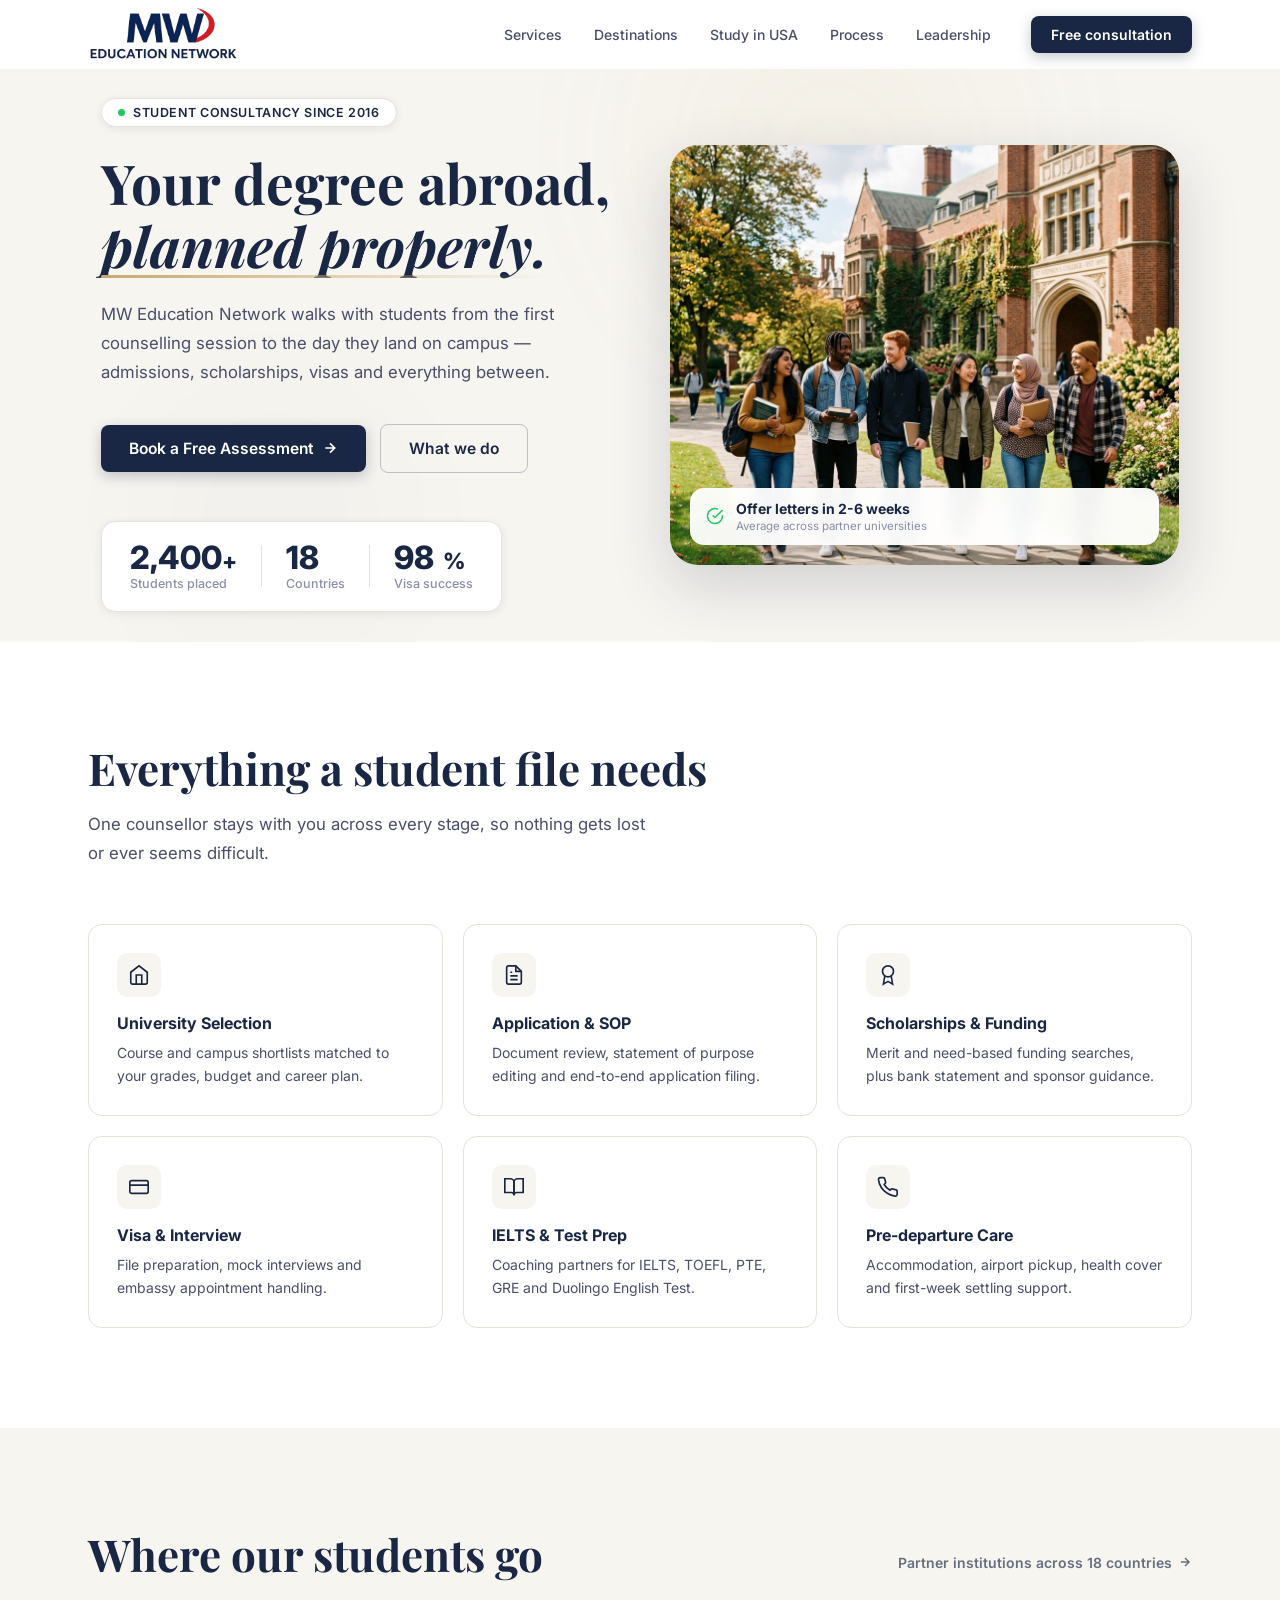
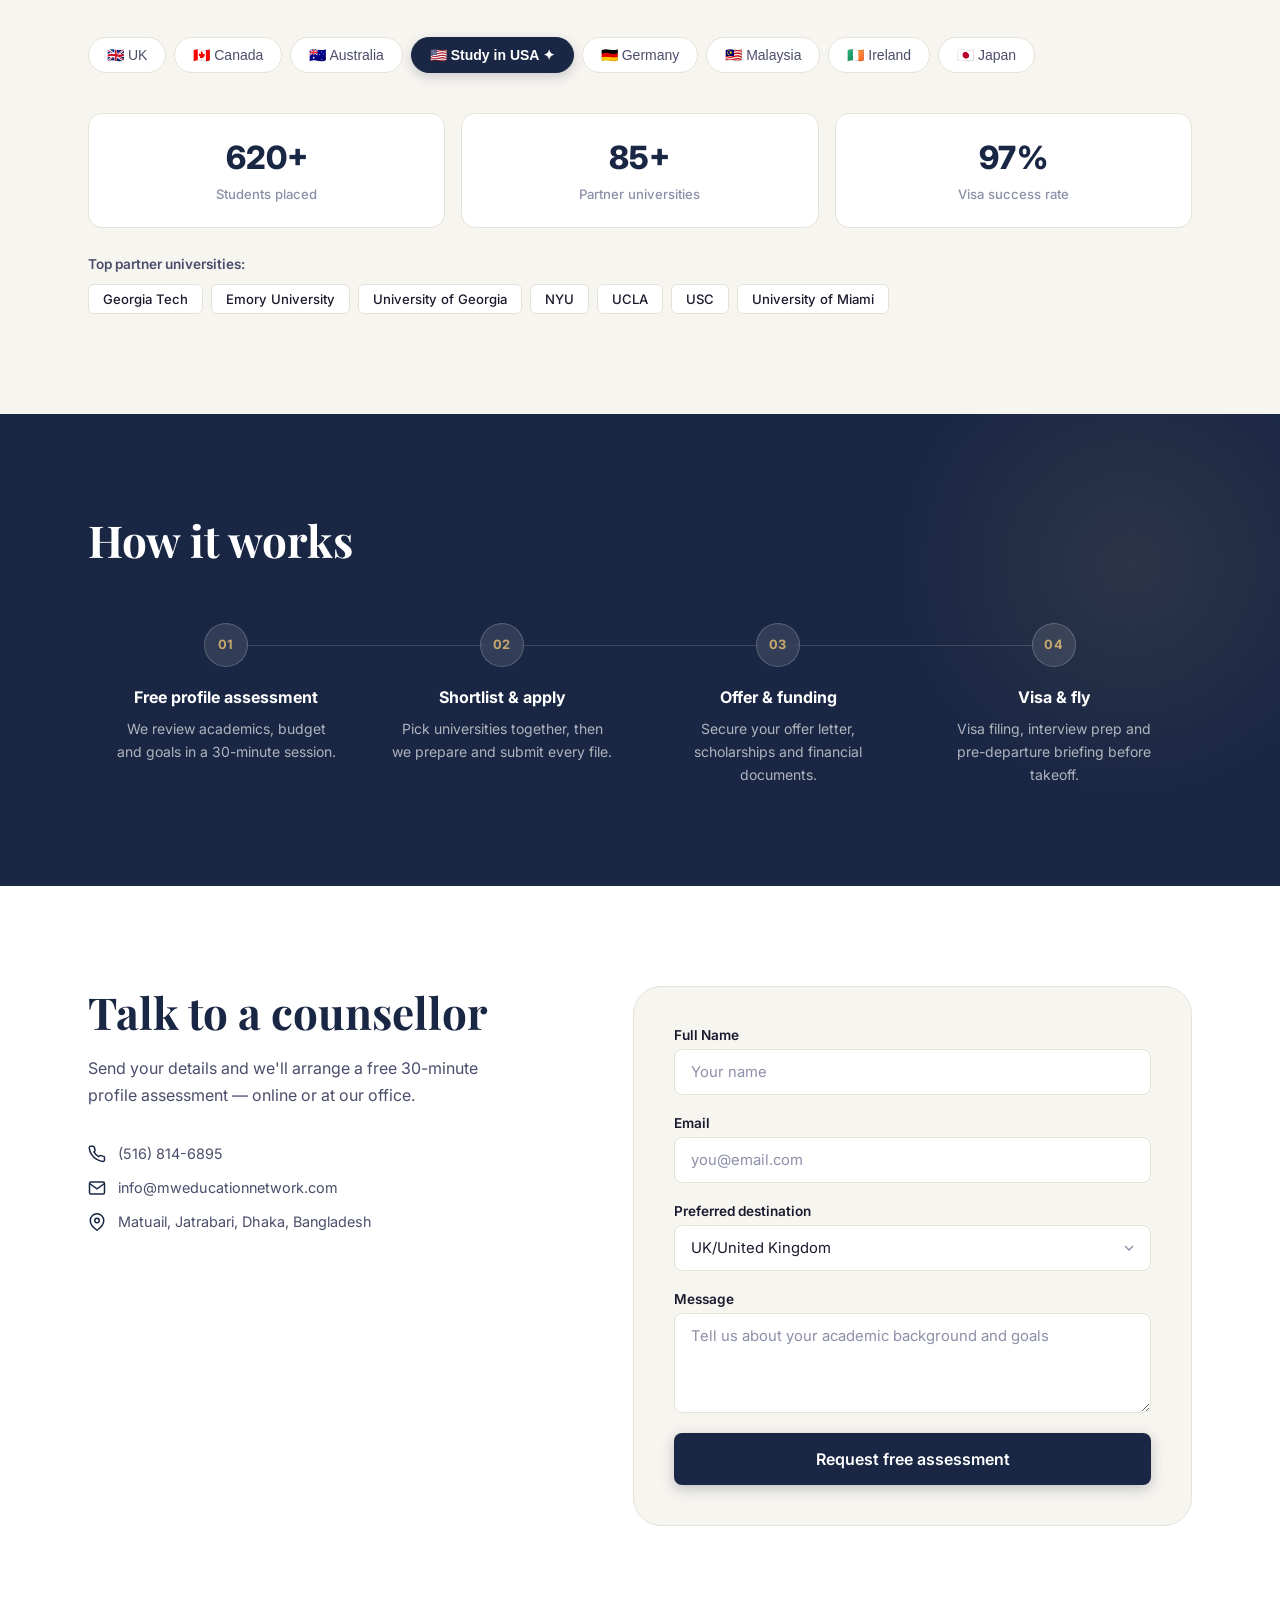
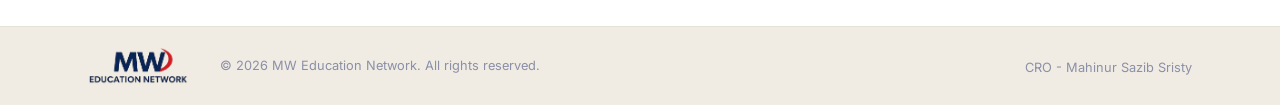
==== commit 20abcf40: "off ceo/founder part!!!" ====
--- a/index.html
+++ b/index.html
@@ -12,7 +12,7 @@
   <link
     href="https://fonts.googleapis.com/css2?family=Inter:wght@300;400;500;600;700;800&family=Playfair+Display:ital,wght@0,700;1,700&display=swap"
     rel="stylesheet" />
-  <link rel="stylesheet" href="style.css" />
+  <link rel="stylesheet" href="css/style.css" />
 </head>
 
 <body>
@@ -329,7 +329,7 @@
     <!-- ════════════════════════════════════════════
          FOUNDER / TESTIMONIAL SECTION
     ════════════════════════════════════════════ -->
-    <section class="founder" id="founder">
+    <!-- <section class="founder" id="founder">
       <div class="section-container">
         <div class="founder-inner">
           <div class="founder-image-wrap" data-animate="fade-right">
@@ -358,7 +358,7 @@
           </div>
         </div>
       </div>
-    </section>
+    </section> -->
 
     <!-- ════════════════════════════════════════════
          CONTACT / FORM SECTION
--- a/css/style.css
+++ b/css/style.css
@@ -0,0 +1,1394 @@
+/* ═══════════════════════════════════════════════
+   MW EDUCATION – STYLE.CSS
+   Premium education consultancy website
+═══════════════════════════════════════════════ */
+
+/* ──────────────────────────────────────────────
+   1. RESET & BASE
+────────────────────────────────────────────── */
+*,
+*::before,
+*::after {
+  box-sizing: border-box;
+  margin: 0;
+  padding: 0;
+}
+
+:root {
+  /* Colors */
+  --navy: #1a2744;
+  --navy-deep: #111b38;
+  --navy-light: #243058;
+  --gold: #c8a96e;
+  --gold-light: #e0c98a;
+  --cream: #f7f5f0;
+  --cream-dark: #f0ece3;
+  --white: #ffffff;
+  --text-dark: #1a1a2e;
+  --text-mid: #4a4e6a;
+  --text-light: #8b8fa8;
+  --border: #e5e2d8;
+
+  --card: oklch(100% 0 0);
+
+  /* Typography */
+  --font-sans: 'Inter', system-ui, sans-serif;
+  --font-serif: 'Playfair Display', Georgia, serif;
+
+  /* Spacing */
+  --section-pad: 100px;
+  --container: 1160px;
+
+  /* Shadows */
+  --shadow-sm: 0 2px 8px rgba(26, 39, 68, 0.08);
+  --shadow-md: 0 8px 32px rgba(26, 39, 68, 0.12);
+  --shadow-lg: 0 20px 60px rgba(26, 39, 68, 0.18);
+
+  /* Radius */
+  --radius-sm: 8px;
+  --radius-md: 14px;
+  --radius-lg: 20px;
+  --radius-xl: 28px;
+
+  /* Transitions */
+  --ease: cubic-bezier(0.4, 0, 0.2, 1);
+}
+
+html {
+  scroll-behavior: smooth;
+  -webkit-font-smoothing: antialiased;
+}
+
+body {
+  font-family: var(--font-sans);
+  color: var(--text-dark);
+  background: var(--white);
+  overflow-x: hidden;
+}
+
+a {
+  text-decoration: none;
+  color: inherit;
+}
+
+ul {
+  list-style: none;
+}
+
+img {
+  max-width: 100%;
+  display: block;
+}
+
+/* ──────────────────────────────────────────────
+   2. TYPOGRAPHY HELPERS
+────────────────────────────────────────────── */
+.section-title {
+  font-family: var(--font-serif);
+  font-size: clamp(2rem, 4vw, 2.75rem);
+  font-weight: 700;
+  color: var(--navy);
+  line-height: 1.2;
+  margin-bottom: 16px;
+}
+
+.section-title.light {
+  color: var(--white);
+}
+
+.section-subtitle {
+  font-size: 1.05rem;
+  color: var(--text-mid);
+  line-height: 1.7;
+  max-width: 560px;
+}
+
+/* ──────────────────────────────────────────────
+   3. BUTTONS
+────────────────────────────────────────────── */
+.btn {
+  display: inline-flex;
+  align-items: center;
+  gap: 8px;
+  font-family: var(--font-sans);
+  font-size: 0.925rem;
+  font-weight: 600;
+  border: none;
+  cursor: pointer;
+  border-radius: var(--radius-sm);
+  padding: 11px 22px;
+  transition: all 0.25s var(--ease);
+  white-space: nowrap;
+}
+
+.btn-primary {
+  background: var(--navy);
+  color: var(--white);
+  box-shadow: 0 4px 14px rgba(26, 39, 68, 0.25);
+}
+
+.btn-primary:hover {
+  background: var(--navy-light);
+  transform: translateY(-2px);
+  box-shadow: 0 8px 24px rgba(26, 39, 68, 0.32);
+}
+
+.btn-primary:active {
+  transform: translateY(0);
+}
+
+.btn-ghost {
+  background: transparent;
+  color: var(--navy);
+  border: 1.5px solid rgba(26, 39, 68, 0.25);
+}
+
+.btn-ghost:hover {
+  background: rgba(26, 39, 68, 0.06);
+  border-color: var(--navy);
+}
+
+.btn-lg {
+  padding: 14px 28px;
+  font-size: 0.975rem;
+}
+
+.btn-full {
+  width: 100%;
+  justify-content: center;
+  padding: 16px;
+  font-size: 1rem;
+}
+
+.btn-nav {
+  font-size: 0.875rem;
+  padding: 10px 20px;
+}
+
+/* ──────────────────────────────────────────────
+   4. NAVIGATION
+────────────────────────────────────────────── */
+#navbar {
+  position: fixed;
+  top: 0;
+  left: 0;
+  right: 0;
+  z-index: 1000;
+  background: rgba(255, 255, 255, 0.96);
+  backdrop-filter: blur(12px);
+  -webkit-backdrop-filter: blur(12px);
+  border-bottom: 1px solid transparent;
+  transition: border-color 0.3s, box-shadow 0.3s;
+}
+
+#navbar.scrolled {
+  border-color: var(--border);
+  box-shadow: var(--shadow-sm);
+}
+
+.nav-container {
+  max-width: var(--container);
+  margin: 0 auto;
+  padding: 0 28px;
+  height: 68px;
+  display: flex;
+  align-items: center;
+  gap: 40px;
+}
+
+/* Logo */
+.nav-logo {
+  display: flex;
+  align-items: center;
+  gap: 10px;
+  flex-shrink: 0;
+}
+
+.logo-mark {
+  width: 36px;
+  height: 36px;
+  background: var(--navy);
+  color: var(--white);
+  border-radius: 8px;
+  display: flex;
+  align-items: center;
+  justify-content: center;
+  font-weight: 800;
+  font-size: 0.8rem;
+  letter-spacing: 0.03em;
+}
+
+.logo-mark.small {
+  width: 30px;
+  height: 30px;
+  font-size: 0.7rem;
+}
+
+.logo-text {
+  display: flex;
+  flex-direction: column;
+  line-height: 1.1;
+}
+
+.logo-name {
+  font-size: 0.9rem;
+  font-weight: 700;
+  color: var(--navy);
+}
+
+.logo-sub {
+  font-size: 0.72rem;
+  color: var(--text-light);
+}
+
+/* Nav Links */
+.nav-links {
+  display: flex;
+  align-items: center;
+  gap: 32px;
+  margin-left: auto;
+}
+
+.nav-link {
+  font-size: 0.875rem;
+  font-weight: 500;
+  color: var(--text-mid);
+  transition: color 0.2s;
+  position: relative;
+}
+
+.nav-link::after {
+  content: '';
+  position: absolute;
+  bottom: -3px;
+  left: 0;
+  width: 0;
+  height: 2px;
+  background: var(--navy);
+  transition: width 0.25s var(--ease);
+  border-radius: 2px;
+}
+
+.nav-link:hover {
+  color: var(--navy);
+}
+
+.nav-link:hover::after {
+  width: 100%;
+}
+
+/* Hamburger */
+.hamburger {
+  display: none;
+  flex-direction: column;
+  gap: 5px;
+  background: none;
+  border: none;
+  cursor: pointer;
+  padding: 4px;
+  margin-left: auto;
+}
+
+.hamburger span {
+  display: block;
+  width: 24px;
+  height: 2px;
+  background: var(--navy);
+  border-radius: 2px;
+  transition: all 0.3s var(--ease);
+}
+
+.hamburger.open span:nth-child(1) {
+  transform: translateY(7px) rotate(45deg);
+}
+
+.hamburger.open span:nth-child(2) {
+  opacity: 0;
+}
+
+.hamburger.open span:nth-child(3) {
+  transform: translateY(-7px) rotate(-45deg);
+}
+
+/* Mobile Menu */
+.mobile-menu {
+  display: none;
+  position: fixed;
+  top: 68px;
+  left: 0;
+  right: 0;
+  background: var(--white);
+  border-bottom: 1px solid var(--border);
+  padding: 20px 28px 28px;
+  z-index: 999;
+  box-shadow: var(--shadow-md);
+  transform: translateY(-20px);
+  opacity: 0;
+  transition: transform 0.3s var(--ease), opacity 0.3s var(--ease);
+}
+
+.mobile-menu.open {
+  display: block;
+  transform: translateY(0);
+  opacity: 1;
+}
+
+.mobile-menu ul {
+  display: flex;
+  flex-direction: column;
+  gap: 20px;
+}
+
+.mobile-menu a {
+  font-size: 1rem;
+  font-weight: 500;
+  color: var(--text-mid);
+  display: block;
+}
+
+.mobile-menu a:hover {
+  color: var(--navy);
+}
+
+/* ──────────────────────────────────────────────
+   5. HERO SECTION
+────────────────────────────────────────────── */
+.hero {
+  /* min-height: 100vh; */
+  background: var(--cream);
+  display: flex;
+  align-items: center;
+  padding-top: 68px;
+  position: relative;
+  overflow: hidden;
+}
+
+.hero-blob {
+  position: absolute;
+  border-radius: 50%;
+  filter: blur(80px);
+  pointer-events: none;
+  opacity: 0.4;
+}
+
+.hero-blob-1 {
+  width: 500px;
+  height: 500px;
+  background: radial-gradient(circle, rgba(200, 169, 110, 0.25) 0%, transparent 70%);
+  top: -100px;
+  right: 200px;
+  animation: blobFloat 8s ease-in-out infinite;
+}
+
+.hero-blob-2 {
+  width: 350px;
+  height: 350px;
+  background: radial-gradient(circle, rgba(26, 39, 68, 0.1) 0%, transparent 70%);
+  bottom: -50px;
+  left: 100px;
+  animation: blobFloat 12s ease-in-out infinite reverse;
+}
+
+@keyframes blobFloat {
+
+  0%,
+  100% {
+    transform: translate(0, 0) scale(1);
+  }
+
+  33% {
+    transform: translate(20px, -30px) scale(1.05);
+  }
+
+  66% {
+    transform: translate(-15px, 15px) scale(0.97);
+  }
+}
+
+.hero-container {
+  max-width: var(--container);
+  margin: 0 auto;
+  padding: 30px 25px;
+  display: grid;
+  grid-template-columns: 1fr 1fr;
+  gap: 60px;
+  align-items: center;
+  position: relative;
+  z-index: 1;
+}
+
+.hero-badge {
+  display: inline-flex;
+  align-items: center;
+  gap: 8px;
+  background: var(--white);
+  border: 1px solid var(--border);
+  border-radius: 100px;
+  padding: 6px 16px;
+  font-size: 0.78rem;
+  font-weight: 600;
+  color: var(--navy);
+  letter-spacing: 0.05em;
+  text-transform: uppercase;
+  margin-bottom: 24px;
+  box-shadow: var(--shadow-sm);
+}
+
+.badge-dot {
+  width: 7px;
+  height: 7px;
+  background: #22c55e;
+  border-radius: 50%;
+  animation: pulse-dot 2s ease-in-out infinite;
+}
+
+@keyframes pulse-dot {
+
+  0%,
+  100% {
+    box-shadow: 0 0 0 0 rgba(34, 197, 94, 0.4);
+  }
+
+  50% {
+    box-shadow: 0 0 0 5px rgba(34, 197, 94, 0);
+  }
+}
+
+.hero-heading {
+  font-family: var(--font-serif);
+  font-size: clamp(2.4rem, 5vw, 3.6rem);
+  font-weight: 700;
+  color: var(--navy);
+  line-height: 1.15;
+  margin-bottom: 22px;
+  font-size: 55px;
+}
+
+.hero-heading em {
+  font-style: italic;
+  color: var(--navy);
+  position: relative;
+}
+
+.hero-heading em::after {
+  content: '';
+  position: absolute;
+  bottom: 4px;
+  left: 0;
+  right: 0;
+  height: 3px;
+  background: linear-gradient(90deg, var(--gold), transparent);
+  border-radius: 2px;
+}
+
+.hero-description {
+  font-size: 1.05rem;
+  color: var(--text-mid);
+  line-height: 1.75;
+  margin-bottom: 36px;
+  max-width: 480px;
+}
+
+.hero-actions {
+  display: flex;
+  align-items: center;
+  gap: 14px;
+  margin-bottom: 48px;
+  flex-wrap: wrap;
+}
+
+.hero-stats {
+  display: flex;
+  align-items: center;
+  gap: 0;
+  background: var(--white);
+  border-radius: var(--radius-md);
+  padding: 20px 28px;
+  box-shadow: var(--shadow-sm);
+  border: 1px solid var(--border);
+  max-width: max-content;
+}
+
+
+
+.stat-item:first-child {
+  padding-left: 0;
+}
+
+.stat-item:last-child {
+  padding-right: 0;
+}
+
+.stat-number {
+  font-size: 2rem;
+  font-weight: 800;
+  color: var(--navy);
+  line-height: 1;
+}
+
+.stat-suffix {
+  font-size: 1.5rem;
+  font-weight: 800;
+  color: var(--navy);
+  margin-left: -2px;
+}
+
+.stat-number+.stat-suffix {
+  display: inline;
+}
+
+.stat-item {
+  display: grid;
+  grid-template-columns: auto auto;
+  grid-template-rows: auto auto;
+  align-items: end;
+  gap: 0 2px;
+
+  flex-wrap: nowrap;
+  flex-direction: row;
+
+  padding: 0 24px;
+}
+
+.stat-number {
+  grid-row: 1;
+  grid-column: 1;
+}
+
+.stat-suffix {
+  grid-row: 1;
+  grid-column: 2;
+  font-size: 1.4rem;
+  font-weight: 800;
+  color: var(--navy);
+}
+
+.stat-label {
+  grid-row: 2;
+  grid-column: 1 / 3;
+  font-size: 0.78rem;
+  color: var(--text-light);
+  font-weight: 500;
+  margin-top: 2px;
+}
+
+.stat-divider {
+  width: 1px;
+  height: 42px;
+  background: var(--border);
+  flex-shrink: 0;
+}
+
+/* Hero Image */
+.hero-image-wrap {
+  position: relative;
+}
+
+.hero-img-card {
+  border-radius: var(--radius-xl);
+  overflow: hidden;
+  box-shadow: var(--shadow-lg);
+  position: relative;
+}
+
+.hero-img {
+  width: 100%;
+  height: 420px;
+  object-fit: cover;
+  display: block;
+  transition: transform 0.6s var(--ease);
+}
+
+.hero-img:hover {
+  transform: scale(1.02);
+}
+
+.hero-img-badge {
+  position: absolute;
+  bottom: 20px;
+  left: 20px;
+  right: 20px;
+  background: rgba(255, 255, 255, 0.95);
+  backdrop-filter: blur(8px);
+  border-radius: var(--radius-md);
+  padding: 12px 16px;
+  display: flex;
+  align-items: center;
+  gap: 12px;
+  box-shadow: var(--shadow-md);
+}
+
+.hero-img-badge svg {
+  flex-shrink: 0;
+  color: #22c55e;
+}
+
+.badge-title {
+  display: block;
+  font-size: 0.875rem;
+  font-weight: 700;
+  color: var(--navy);
+}
+
+.badge-sub {
+  display: block;
+  font-size: 0.72rem;
+  color: var(--text-light);
+  margin-top: 2px;
+}
+
+/* ──────────────────────────────────────────────
+   6. SERVICES SECTION
+────────────────────────────────────────────── */
+.services {
+  background: var(--white);
+  padding: var(--section-pad) 0;
+}
+
+.section-container {
+  max-width: var(--container);
+  margin: 0 auto;
+  padding: 0 28px;
+}
+
+.section-header {
+  margin-bottom: 56px;
+}
+
+.services-grid {
+  display: grid;
+  grid-template-columns: repeat(3, 1fr);
+  gap: 20px;
+}
+
+.service-card {
+  background: var(--white);
+  border: 1.5px solid var(--border);
+  border-radius: var(--radius-md);
+  padding: 28px;
+  transition: all 0.3s var(--ease);
+  cursor: default;
+  position: relative;
+  overflow: hidden;
+}
+
+.service-card::before {
+  content: '';
+  position: absolute;
+  inset: 0;
+  background: linear-gradient(135deg, rgba(26, 39, 68, 0.03), transparent);
+  opacity: 0;
+  transition: opacity 0.3s;
+}
+
+.service-card:hover {
+  border-color: var(--navy);
+  box-shadow: var(--shadow-md);
+  transform: translateY(-4px);
+}
+
+.service-card:hover::before {
+  opacity: 1;
+}
+
+.service-icon {
+  width: 44px;
+  height: 44px;
+  background: var(--cream);
+  border-radius: 10px;
+  display: flex;
+  align-items: center;
+  justify-content: center;
+  margin-bottom: 16px;
+  color: var(--navy);
+  transition: background 0.3s;
+}
+
+.service-card:hover .service-icon {
+  background: var(--navy);
+  color: var(--white);
+}
+
+.service-title {
+  font-size: 1rem;
+  font-weight: 700;
+  color: var(--navy);
+  margin-bottom: 8px;
+}
+
+.service-desc {
+  font-size: 0.875rem;
+  color: var(--text-mid);
+  line-height: 1.65;
+}
+
+/* ──────────────────────────────────────────────
+   7. DESTINATIONS SECTION
+────────────────────────────────────────────── */
+.destinations {
+  background: var(--cream);
+  padding: var(--section-pad) 0;
+}
+
+.destinations-header {
+  display: flex;
+  align-items: center;
+  justify-content: space-between;
+  margin-bottom: 40px;
+  flex-wrap: wrap;
+  gap: 16px;
+}
+
+.link-arrow {
+  display: inline-flex;
+  align-items: center;
+  gap: 6px;
+  font-size: 0.875rem;
+  font-weight: 600;
+  color: var(--navy);
+  opacity: 0.65;
+  transition: opacity 0.2s;
+}
+
+.link-arrow:hover {
+  opacity: 1;
+}
+
+.destination-tabs {
+  display: flex;
+  flex-wrap: wrap;
+  gap: 8px;
+  margin-bottom: 40px;
+}
+
+.dest-tab {
+  padding: 9px 18px;
+  border-radius: 100px;
+  border: 1.5px solid var(--border);
+  background: var(--white);
+  font-size: 0.875rem;
+  font-weight: 500;
+  color: var(--text-mid);
+  cursor: pointer;
+  transition: all 0.25s var(--ease);
+  white-space: nowrap;
+}
+
+.dest-tab:hover {
+  border-color: var(--navy);
+  color: var(--navy);
+}
+
+.dest-tab.active {
+  background: var(--navy);
+  color: var(--white);
+  border-color: var(--navy);
+  font-weight: 600;
+  box-shadow: 0 4px 12px rgba(26, 39, 68, 0.2);
+}
+
+.dest-info {
+  animation: fadeInUp 0.4s var(--ease);
+}
+
+.dest-info-grid {
+  display: grid;
+  grid-template-columns: repeat(3, 1fr);
+  gap: 16px;
+  margin-bottom: 28px;
+}
+
+.dest-stat-card {
+  background: var(--white);
+  border: 1px solid var(--border);
+  border-radius: var(--radius-md);
+  padding: 24px;
+  text-align: center;
+}
+
+.dest-stat-num {
+  display: block;
+  font-size: 2rem;
+  font-weight: 800;
+  color: var(--navy);
+  margin-bottom: 6px;
+}
+
+.dest-stat-label {
+  font-size: 0.82rem;
+  color: var(--text-light);
+  font-weight: 500;
+}
+
+.dest-unis-label {
+  font-size: 0.85rem;
+  font-weight: 600;
+  color: var(--text-mid);
+  margin-bottom: 12px;
+}
+
+.uni-tags {
+  display: flex;
+  flex-wrap: wrap;
+  gap: 8px;
+}
+
+.uni-tag {
+  padding: 6px 14px;
+  background: var(--white);
+  border: 1px solid var(--border);
+  border-radius: 6px;
+  font-size: 0.82rem;
+  font-weight: 500;
+  color: var(--text-dark);
+  transition: all 0.2s;
+}
+
+.uni-tag:hover {
+  border-color: var(--navy);
+  background: var(--navy);
+  color: var(--white);
+  cursor: default;
+}
+
+/* ──────────────────────────────────────────────
+   8. HOW IT WORKS
+────────────────────────────────────────────── */
+.how-it-works {
+  background: var(--navy);
+  padding: var(--section-pad) 0;
+  position: relative;
+  overflow: hidden;
+}
+
+.how-it-works::before {
+  content: '';
+  position: absolute;
+  top: -100px;
+  right: -100px;
+  width: 500px;
+  height: 500px;
+  background: radial-gradient(circle, rgba(200, 169, 110, 0.1) 0%, transparent 65%);
+  pointer-events: none;
+}
+
+.how-it-works .section-container {
+  position: relative;
+  z-index: 1;
+}
+
+.steps-grid {
+  display: grid;
+  grid-template-columns: repeat(4, 1fr);
+  gap: 0;
+  margin-top: 56px;
+  position: relative;
+}
+
+/* horizontal connector line */
+.steps-grid::before {
+  content: '';
+  position: absolute;
+  top: 22px;
+  left: calc(12.5% + 20px);
+  right: calc(12.5% + 20px);
+  height: 1px;
+  background: rgba(255, 255, 255, 0.15);
+  z-index: 0;
+}
+
+.step-card {
+  position: relative;
+  padding: 0 28px;
+  text-align: center;
+  z-index: 1;
+}
+
+.step-number {
+  display: inline-flex;
+  align-items: center;
+  justify-content: center;
+  width: 44px;
+  height: 44px;
+  background: rgba(255, 255, 255, 0.1);
+  border: 1px solid rgba(255, 255, 255, 0.2);
+  border-radius: 50%;
+  font-size: 0.8rem;
+  font-weight: 700;
+  color: var(--gold);
+  margin: 0 auto 20px;
+  letter-spacing: 0.05em;
+  backdrop-filter: blur(4px);
+}
+
+.step-title {
+  font-size: 1rem;
+  font-weight: 700;
+  color: var(--white);
+  margin-bottom: 10px;
+}
+
+.step-desc {
+  font-size: 0.875rem;
+  color: rgba(255, 255, 255, 0.65);
+  line-height: 1.65;
+}
+
+/* ──────────────────────────────────────────────
+   9. FOUNDER SECTION
+────────────────────────────────────────────── */
+.founder {
+  background: var(--cream);
+  padding: var(--section-pad) 0;
+}
+
+.founder-inner {
+  display: grid;
+  grid-template-columns: 380px 1fr;
+  gap: 80px;
+  align-items: center;
+}
+
+.founder-image-wrap {
+  position: relative;
+  border-radius: var(--radius-xl);
+  overflow: visible;
+}
+
+.founder-img {
+  width: 100%;
+  height: 480px;
+  object-fit: cover;
+  border-radius: var(--radius-xl);
+  box-shadow: var(--shadow-lg);
+  position: relative;
+  z-index: 1;
+}
+
+.founder-img-decor {
+  position: absolute;
+  inset: -12px;
+  border: 2px solid rgba(200, 169, 110, 0.3);
+  border-radius: calc(var(--radius-xl) + 8px);
+  z-index: 0;
+}
+
+.founder-eyebrow {
+  display: inline-block;
+  font-size: 0.75rem;
+  font-weight: 700;
+  letter-spacing: 0.12em;
+  text-transform: uppercase;
+  color: var(--gold);
+  background: rgba(200, 169, 110, 0.12);
+  border: 1px solid rgba(200, 169, 110, 0.3);
+  border-radius: 100px;
+  padding: 4px 14px;
+  margin-bottom: 16px;
+}
+
+.founder-name {
+  font-family: var(--font-serif);
+  font-size: clamp(1.8rem, 3.5vw, 2.4rem);
+  font-weight: 700;
+  color: var(--navy);
+  line-height: 1.2;
+  margin-bottom: 6px;
+}
+
+.founder-title {
+  font-size: 0.9rem;
+  color: var(--text-light);
+  font-weight: 500;
+  margin-bottom: 28px;
+}
+
+.founder-quote {
+  font-size: 1.05rem;
+  color: var(--text-mid);
+  line-height: 1.8;
+  font-style: italic;
+  border-left: 3px solid var(--gold);
+  padding-left: 20px;
+  margin-bottom: 20px;
+}
+
+.founder-bio {
+  font-size: 0.9rem;
+  color: var(--text-light);
+  line-height: 1.7;
+  margin-bottom: 32px;
+}
+
+/* ──────────────────────────────────────────────
+   10. CONTACT SECTION
+────────────────────────────────────────────── */
+.contact {
+  background: var(--white);
+  padding: var(--section-pad) 0;
+}
+
+.contact-inner {
+  display: grid;
+  grid-template-columns: 1fr 1.2fr;
+  gap: 80px;
+  align-items: start;
+}
+
+.contact-sub {
+  font-size: 1rem;
+  color: var(--text-mid);
+  line-height: 1.7;
+  margin-bottom: 36px;
+  max-width: 400px;
+}
+
+.contact-list {
+  display: flex;
+  flex-direction: column;
+  gap: 16px;
+}
+
+.contact-list li {
+  display: flex;
+  align-items: center;
+  gap: 12px;
+  font-size: 0.9rem;
+  color: var(--text-mid);
+}
+
+.contact-list svg {
+  flex-shrink: 0;
+  color: var(--navy);
+}
+
+.contact-list a {
+  color: var(--text-mid);
+  transition: color 0.2s;
+}
+
+.contact-list a:hover {
+  color: var(--navy);
+}
+
+/* Form */
+.contact-form-wrap {
+  background: var(--cream);
+  border-radius: var(--radius-xl);
+  padding: 40px;
+  border: 1px solid var(--border);
+}
+
+.contact-form {
+  display: flex;
+  flex-direction: column;
+  gap: 20px;
+}
+
+.form-group {
+  display: flex;
+  flex-direction: column;
+  gap: 6px;
+}
+
+.form-group label {
+  font-size: 0.85rem;
+  font-weight: 600;
+  color: var(--text-dark);
+}
+
+.form-group input,
+.form-group textarea,
+.form-group select {
+  width: 100%;
+  padding: 13px 16px;
+  font-family: var(--font-sans);
+  font-size: 0.925rem;
+  color: var(--text-dark);
+  background: var(--white);
+  border: 1.5px solid var(--border);
+  border-radius: var(--radius-sm);
+  outline: none;
+  transition: border-color 0.25s, box-shadow 0.25s;
+  -webkit-appearance: none;
+  appearance: none;
+}
+
+.form-group input:focus,
+.form-group textarea:focus,
+.form-group select:focus {
+  border-color: var(--navy);
+  box-shadow: 0 0 0 3px rgba(26, 39, 68, 0.08);
+}
+
+.form-group input::placeholder,
+.form-group textarea::placeholder {
+  color: var(--text-light);
+}
+
+.form-group textarea {
+  resize: vertical;
+  min-height: 100px;
+}
+
+.select-wrap {
+  position: relative;
+}
+
+.select-wrap select {
+  cursor: pointer;
+  padding-right: 40px;
+}
+
+.select-arrow {
+  position: absolute;
+  right: 14px;
+  top: 50%;
+  transform: translateY(-50%);
+  pointer-events: none;
+  color: var(--text-light);
+}
+
+.form-error {
+  font-size: 0.78rem;
+  color: #e53e3e;
+  display: none;
+}
+
+.form-error.show {
+  display: block;
+}
+
+/* Submit & Success */
+.form-success {
+  display: flex;
+  align-items: center;
+  gap: 10px;
+  background: rgba(34, 197, 94, 0.1);
+  border: 1px solid rgba(34, 197, 94, 0.3);
+  color: #166534;
+  padding: 14px 18px;
+  border-radius: var(--radius-sm);
+  font-size: 0.9rem;
+  font-weight: 600;
+}
+
+.form-success svg {
+  color: #22c55e;
+  flex-shrink: 0;
+}
+
+.hidden {
+  display: none !important;
+}
+
+/* Spinner */
+.spinner {
+  animation: spin 0.8s linear infinite;
+}
+
+@keyframes spin {
+  100% {
+    transform: rotate(360deg);
+  }
+}
+
+/* ──────────────────────────────────────────────
+   11. FOOTER
+────────────────────────────────────────────── */
+.footer {
+  background: var(--cream-dark);
+  border-top: 1px solid var(--border);
+  padding: 20px 0;
+}
+
+.footer-container {
+  max-width: var(--container);
+  margin: 0 auto;
+  padding: 0 28px;
+  display: flex;
+  align-items: center;
+  justify-content: space-between;
+  gap: 16px;
+  flex-wrap: wrap;
+}
+
+.footer-left {
+  display: flex;
+  align-items: center;
+  gap: 32px;
+  flex-wrap: wrap;
+}
+
+.footer-copy {
+  font-size: 0.8rem;
+  color: var(--text-light);
+}
+
+.footer-credit {
+  font-size: 0.8rem;
+  color: var(--text-light);
+}
+
+/* ──────────────────────────────────────────────
+   12. ANIMATIONS
+────────────────────────────────────────────── */
+[data-animate] {
+  opacity: 0;
+  transition: opacity 0.7s var(--ease), transform 0.7s var(--ease);
+}
+
+[data-animate="fade-up"] {
+  transform: translateY(32px);
+}
+
+[data-animate="fade-left"] {
+  transform: translateX(40px);
+}
+
+[data-animate="fade-right"] {
+  transform: translateX(-40px);
+}
+
+[data-animate].visible {
+  opacity: 1;
+  transform: translate(0, 0) !important;
+}
+
+@keyframes fadeInUp {
+  from {
+    opacity: 0;
+    transform: translateY(20px);
+  }
+
+  to {
+    opacity: 1;
+    transform: translateY(0);
+  }
+}
+
+/* ──────────────────────────────────────────────
+   13. RESPONSIVE
+────────────────────────────────────────────── */
+@media (max-width: 1024px) {
+  .hero-container {
+    grid-template-columns: 1fr 1fr;
+    gap: 40px;
+  }
+
+  .founder-inner {
+    grid-template-columns: 320px 1fr;
+    gap: 48px;
+  }
+
+  .steps-grid {
+    grid-template-columns: repeat(2, 1fr);
+    gap: 15px;
+  }
+
+  .steps-grid::before {
+    display: none;
+  }
+}
+
+@media (max-width: 860px) {
+  :root {
+    --section-pad: 72px;
+  }
+
+  .nav-links {
+    display: none;
+  }
+
+  .btn-nav {
+    display: none;
+  }
+
+  .hamburger {
+    display: flex;
+  }
+
+  .hero-container {
+    grid-template-columns: 1fr;
+    gap: 40px;
+    padding-top: 40px;
+  }
+
+  .hero-image-wrap {
+    order: -1;
+  }
+
+  .hero-img {
+    height: 280px;
+  }
+
+  .hero-stats {
+    flex-wrap: wrap;
+    gap: 0px;
+    max-width: 100%;
+    padding: 13px 13px;
+  }
+
+  .stat-item {
+    padding: 0 15px;
+  }
+
+  .step-card {
+    padding: 0px 0px;
+  }
+
+  .stat-divider {
+    display: none;
+  }
+
+  .services-grid {
+    grid-template-columns: repeat(2, 1fr);
+  }
+
+  .contact-inner {
+    grid-template-columns: 1fr;
+    gap: 40px;
+  }
+
+  .contact-form-wrap {
+    padding: 28px;
+  }
+
+  .founder-inner {
+    grid-template-columns: 1fr;
+    gap: 40px;
+  }
+
+  .founder-img {
+    height: 340px;
+  }
+}
+
+@media (max-width: 600px) {
+  .services-grid {
+    grid-template-columns: 1fr;
+  }
+
+  .dest-info-grid {
+    grid-template-columns: 1fr;
+  }
+
+  .hero-actions {
+    flex-direction: column;
+    align-items: flex-start;
+  }
+
+  .destinations-header {
+    flex-direction: column;
+    align-items: flex-start;
+  }
+
+  .footer-container {
+    flex-direction: column;
+    align-items: flex-start;
+  }
+
+  .hero-heading {
+    font-size: 37px;
+  }
+}
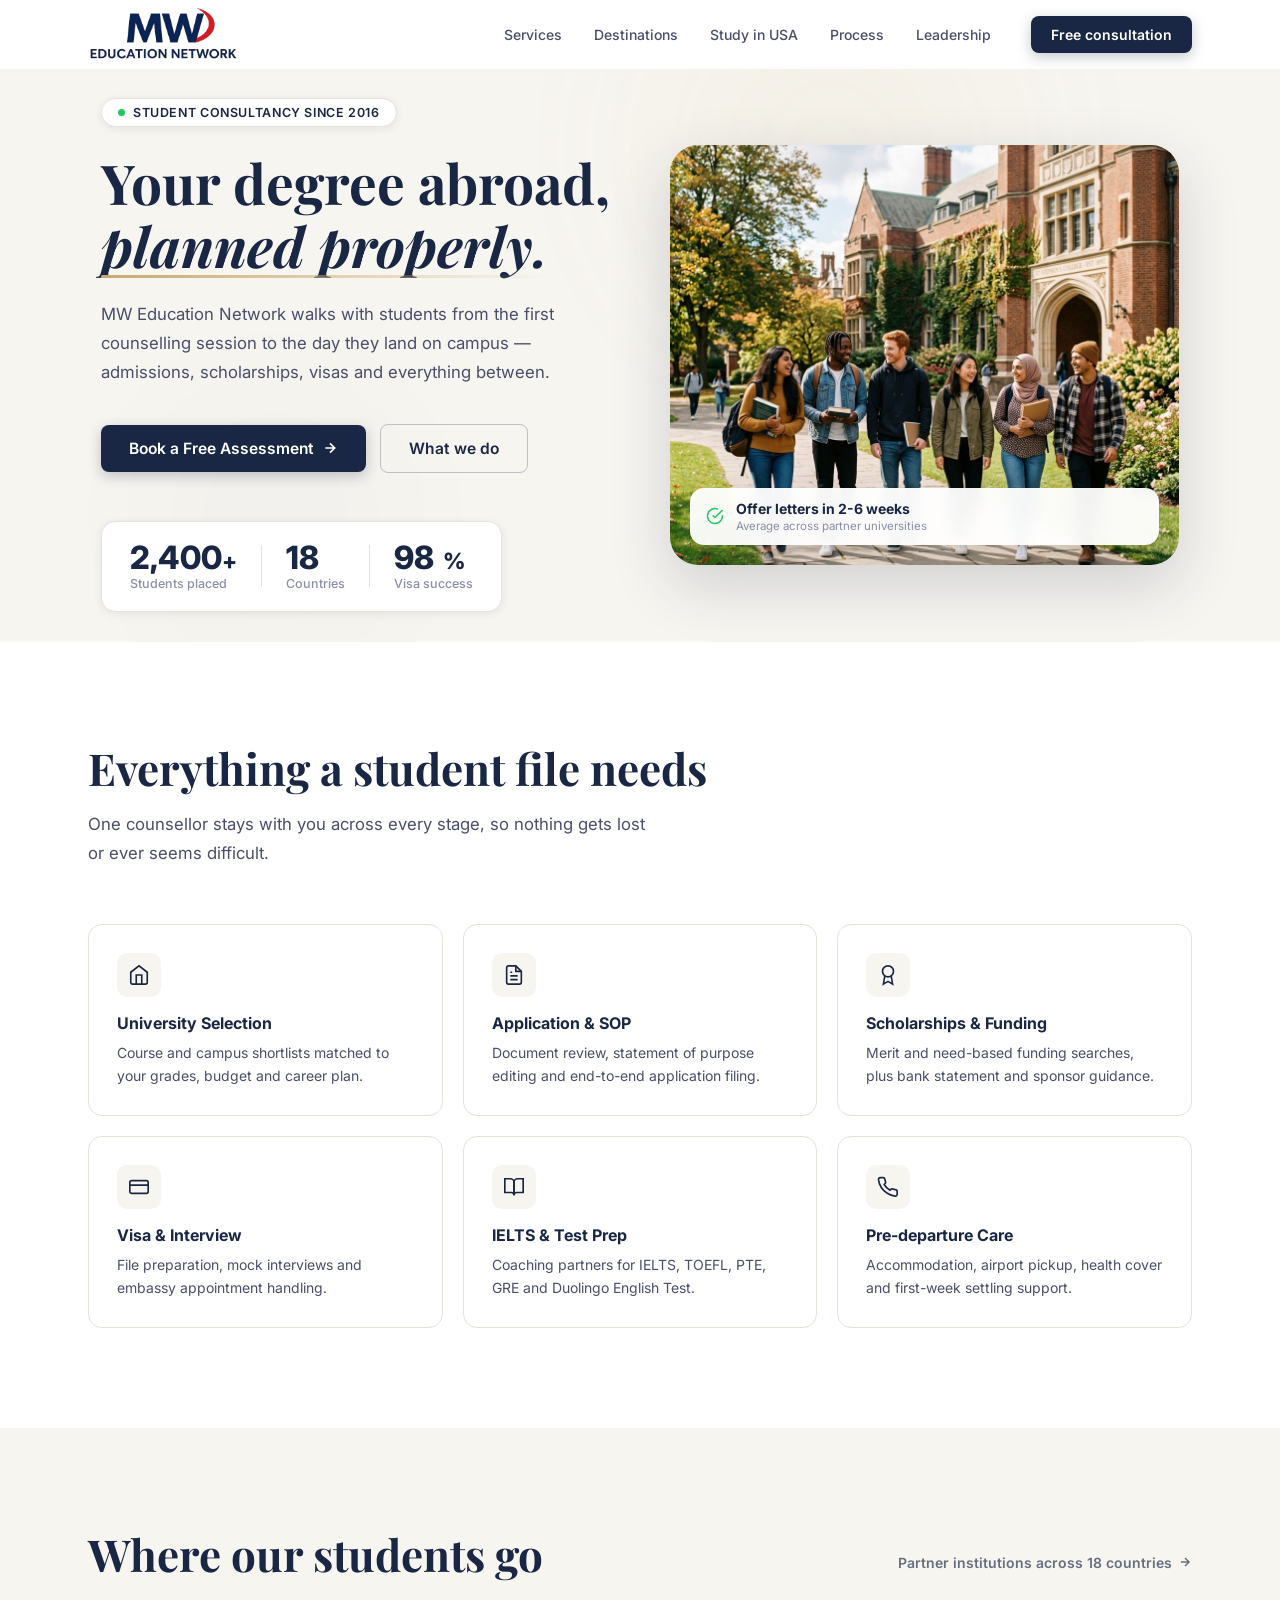
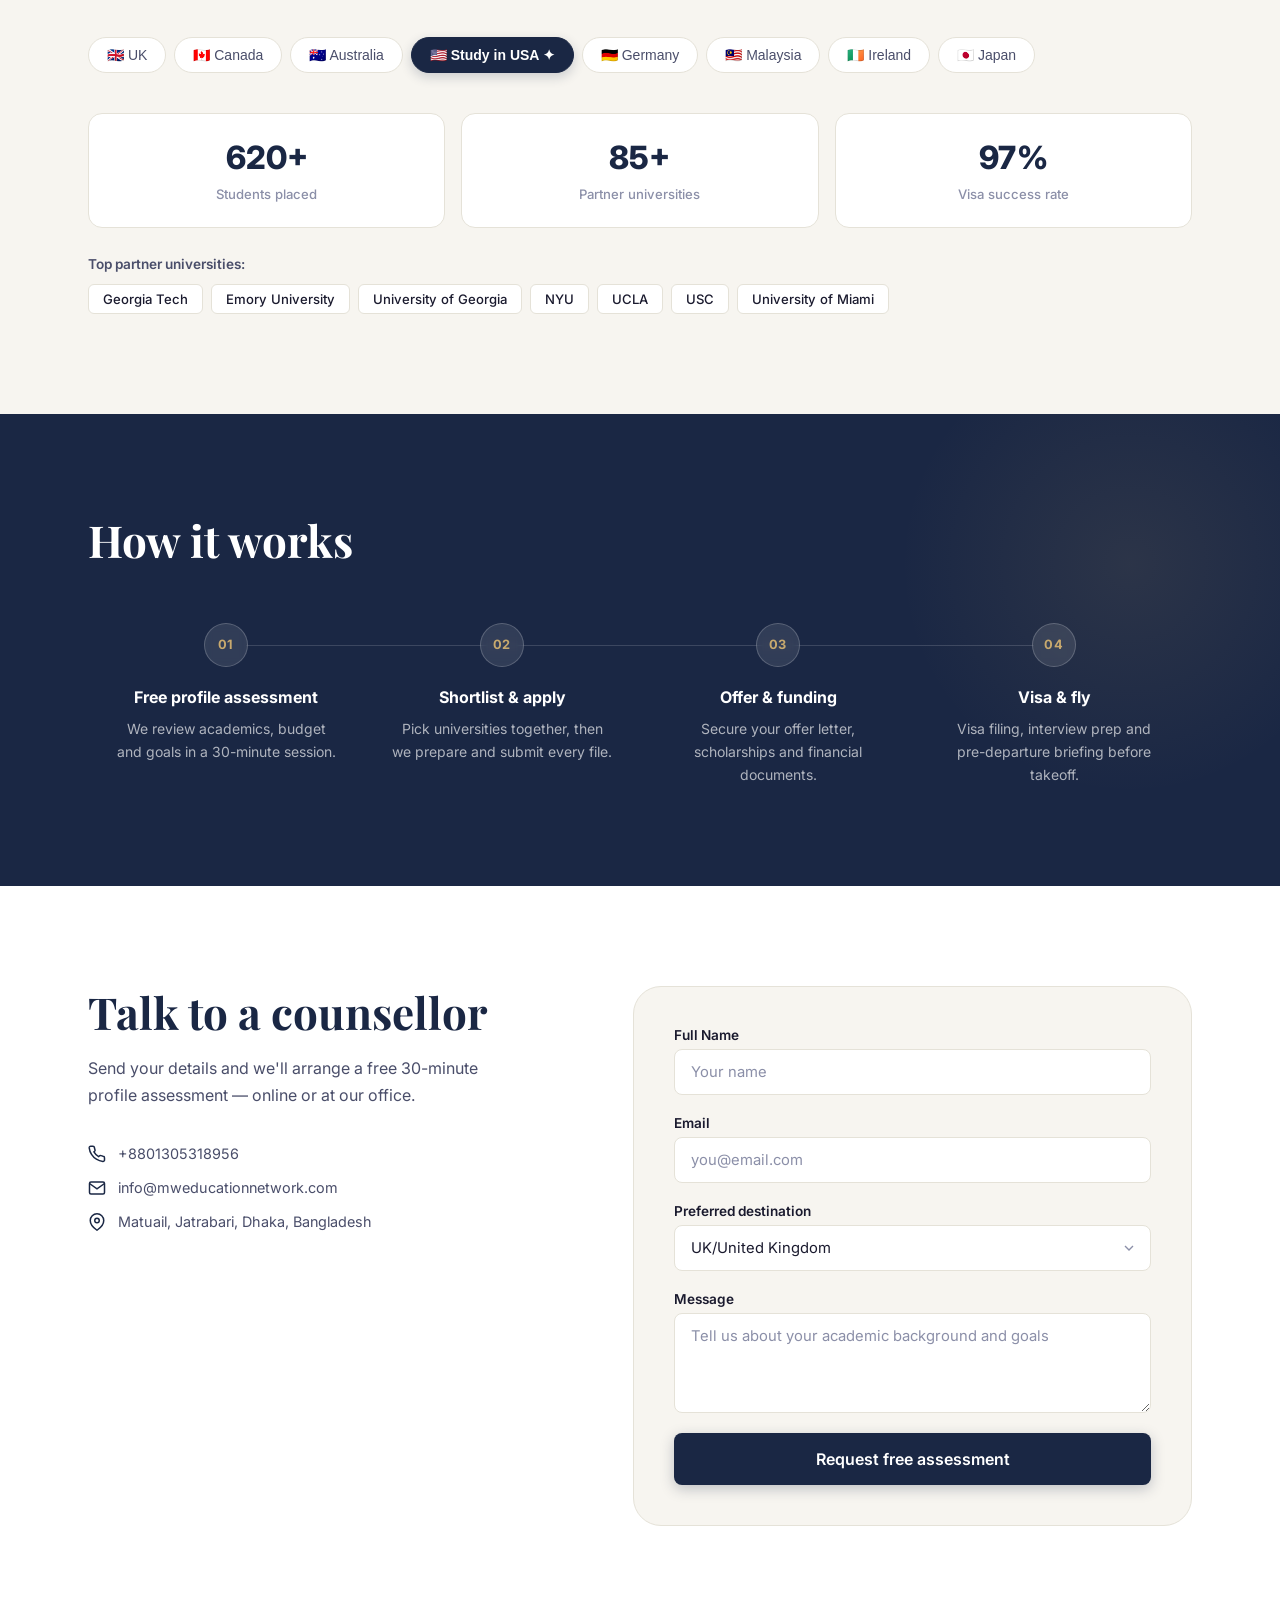
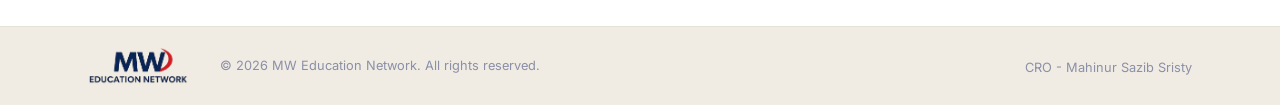
==== commit 67a9ddfc: "number update!!!" ====
--- a/index.html
+++ b/index.html
@@ -379,7 +379,7 @@
                   <path
                     d="M22 16.92v3a2 2 0 0 1-2.18 2 19.79 19.79 0 0 1-8.63-3.07A19.5 19.5 0 0 1 4.69 12.5 19.79 19.79 0 0 1 1.61 3.87 2 2 0 0 1 3.6 1.72h3a2 2 0 0 1 2 1.72c.127.96.361 1.903.7 2.81a2 2 0 0 1-.45 2.11L7.91 9.27a16 16 0 0 0 6.29 6.29l.91-.91a2 2 0 0 1 2.11-.45c.907.339 1.85.573 2.81.7A2 2 0 0 1 22 16.92z" />
                 </svg>
-                <a href="tel:+17865554958" id="contact-phone">(516) 814-6895</a>
+                <a href="tel:+17865554958" id="contact-phone">+8801305318956</a>
               </li>
               <li>
                 <svg width="18" height="18" viewBox="0 0 24 24" fill="none" stroke="currentColor" stroke-width="2">
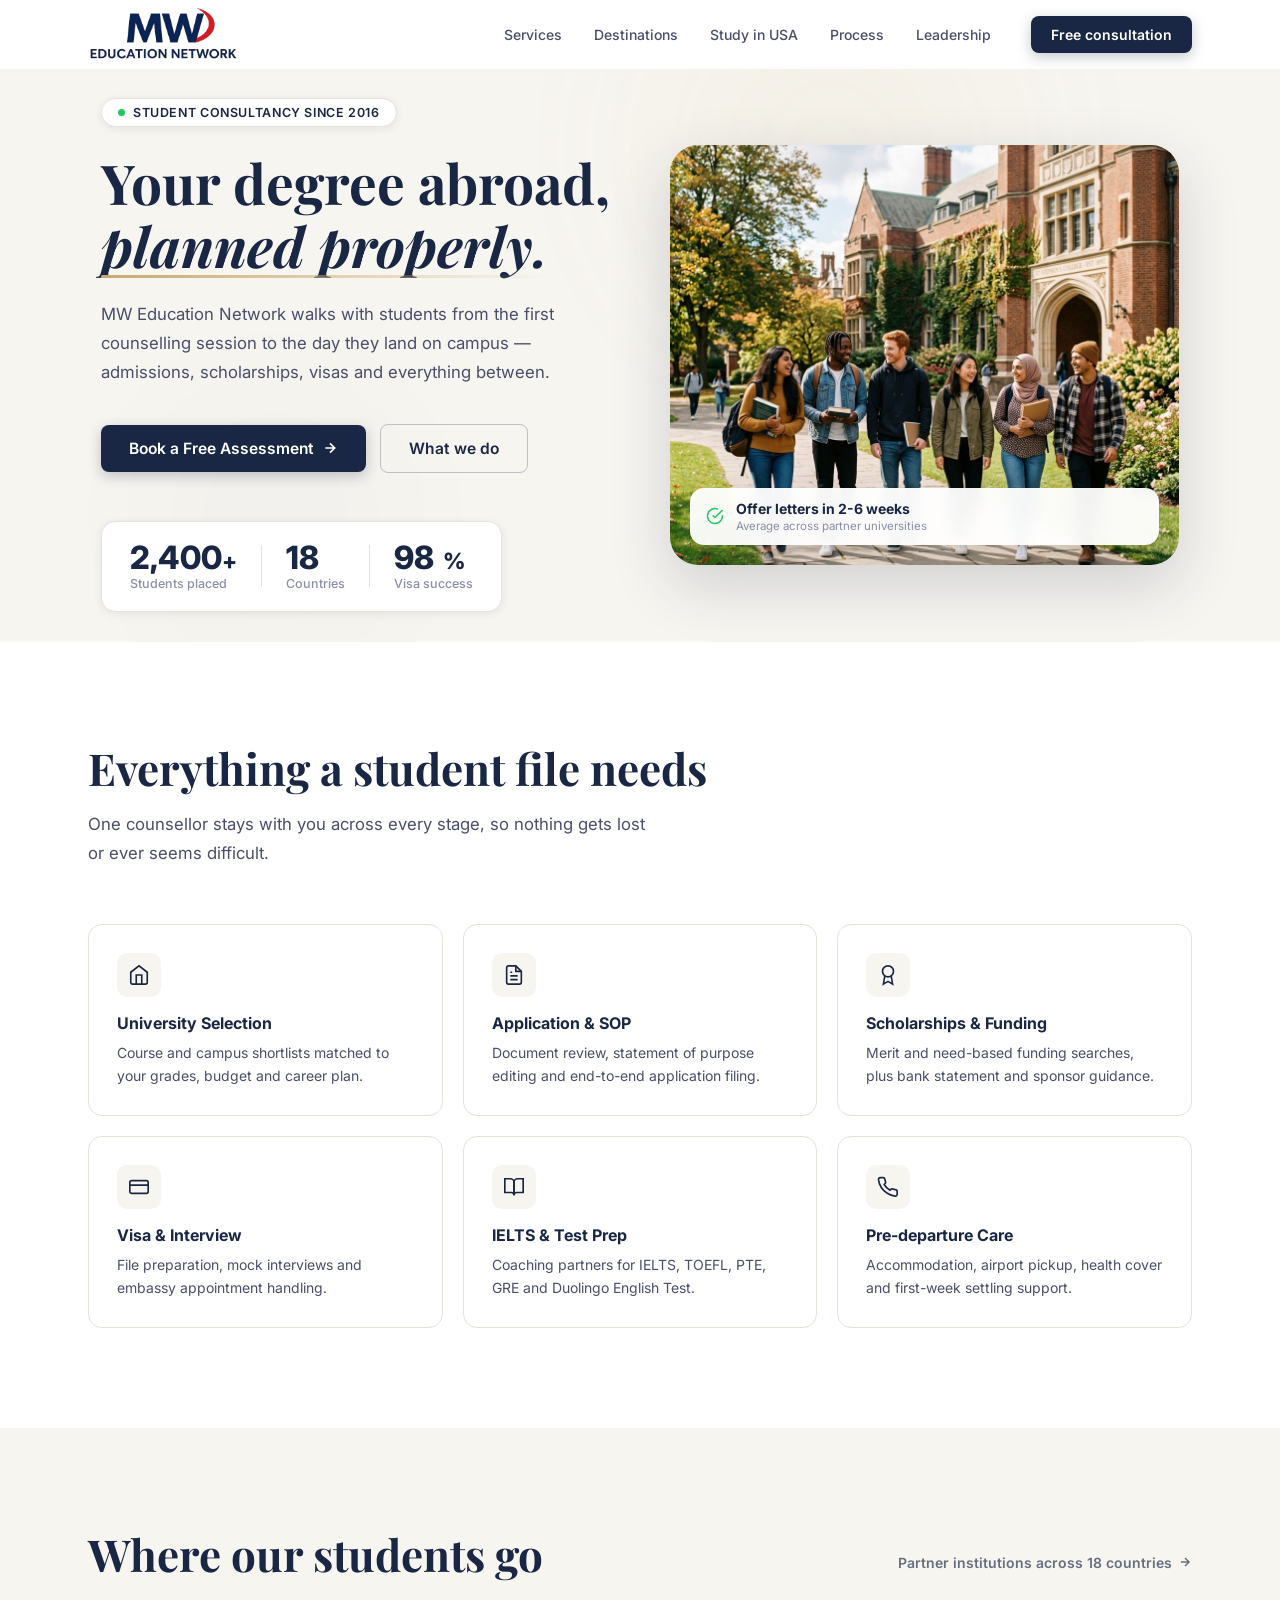
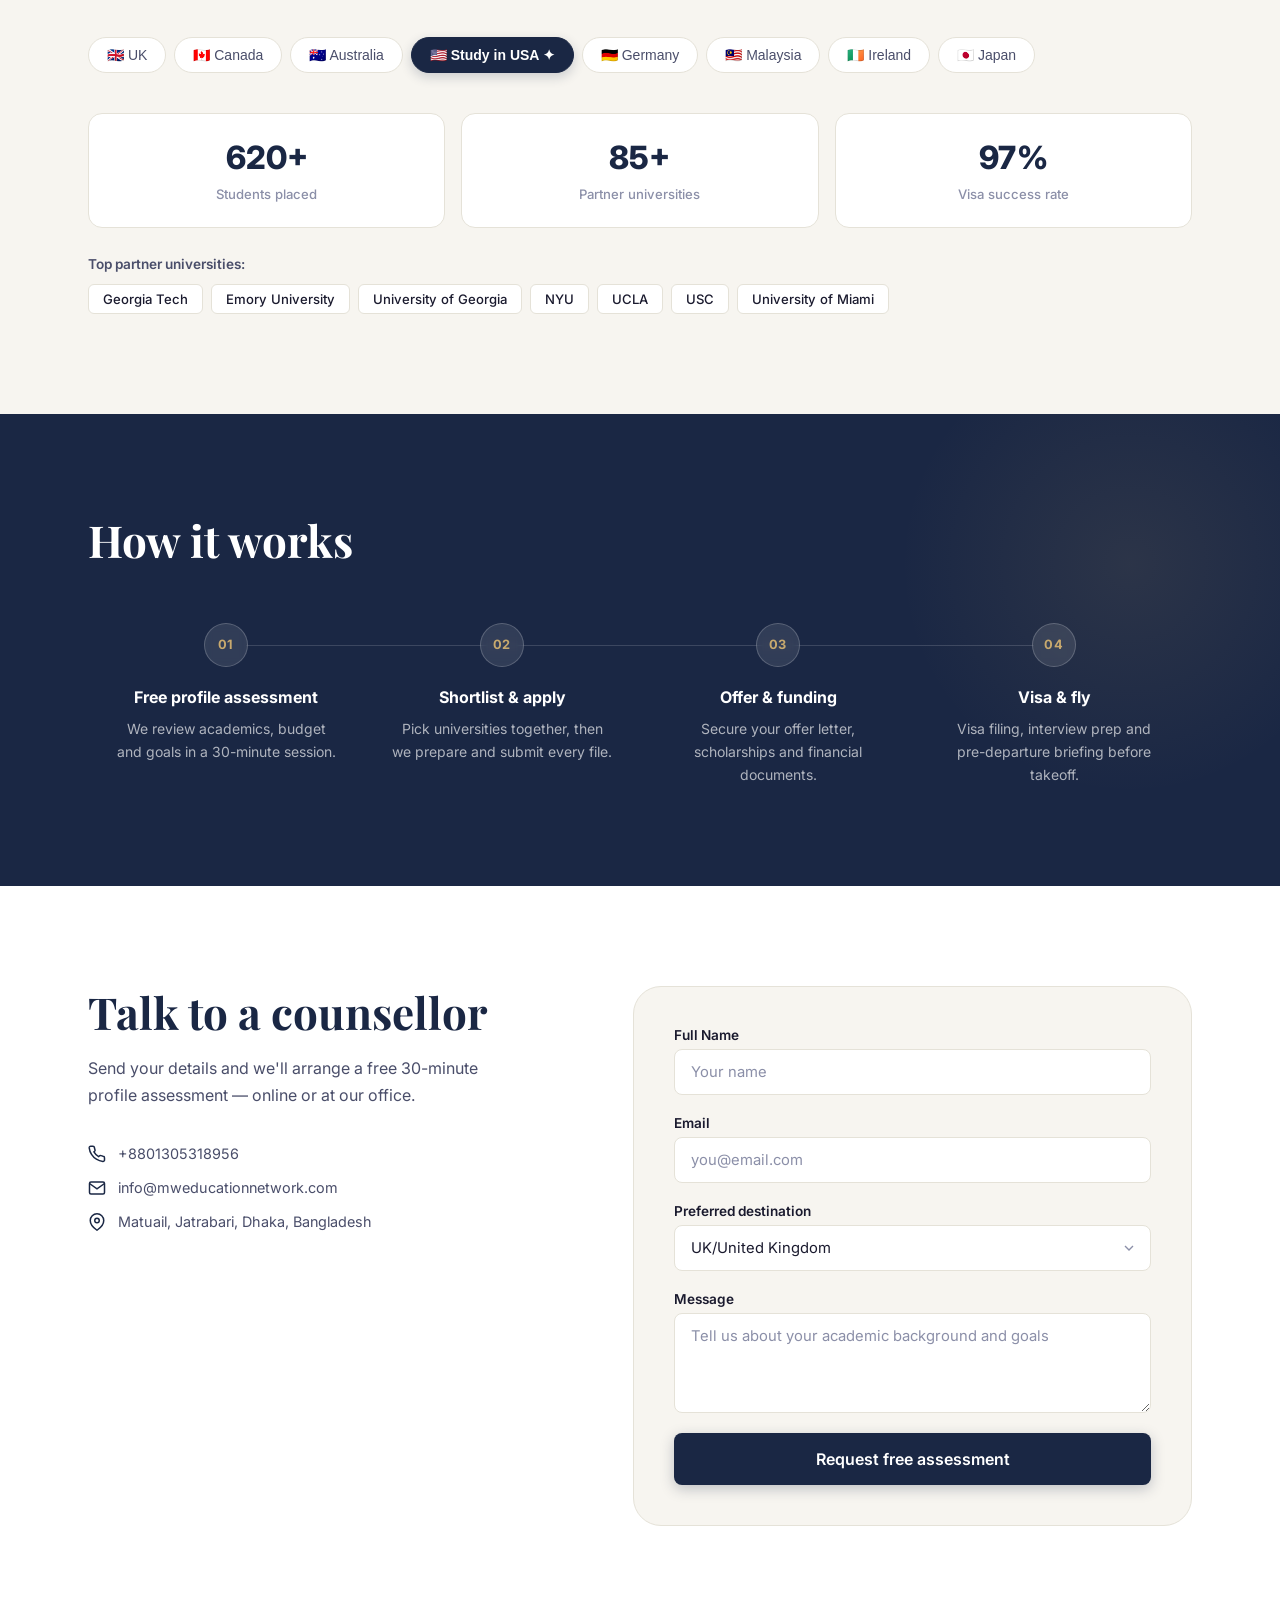
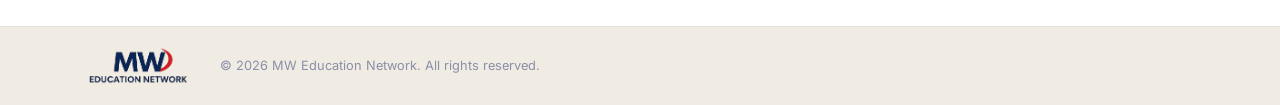
==== commit 69b86d24: "remove ceo all information!!!" ====
--- a/index.html
+++ b/index.html
@@ -481,7 +481,7 @@
         <p class="footer-copy">© 2026 MW Education Network. All rights reserved.</p>
       </div>
       <div class="footer-right">
-        <span class="footer-credit">CRO - Mahinur Sazib Sristy</span>
+        <!-- <span class="footer-credit">CRO - Mahinur Sazib Sristy</span> -->
       </div>
     </div>
   </footer>
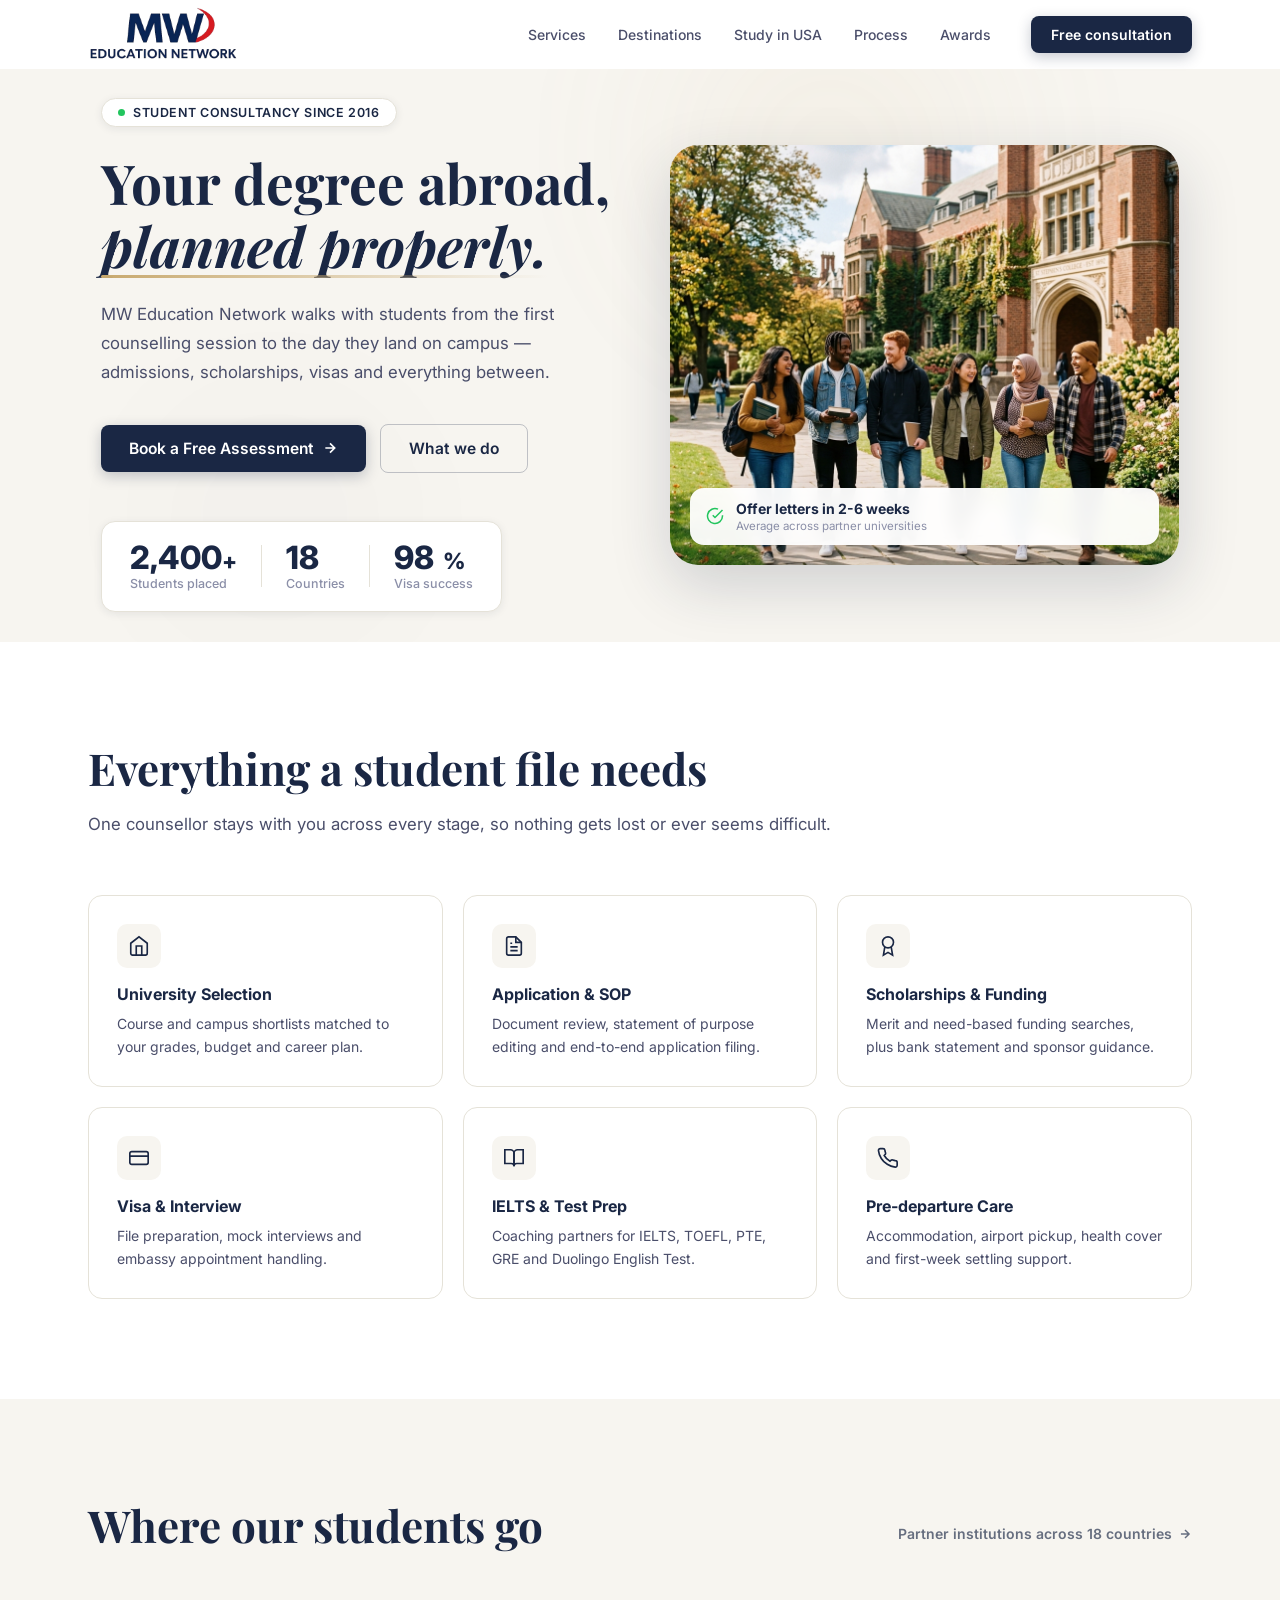
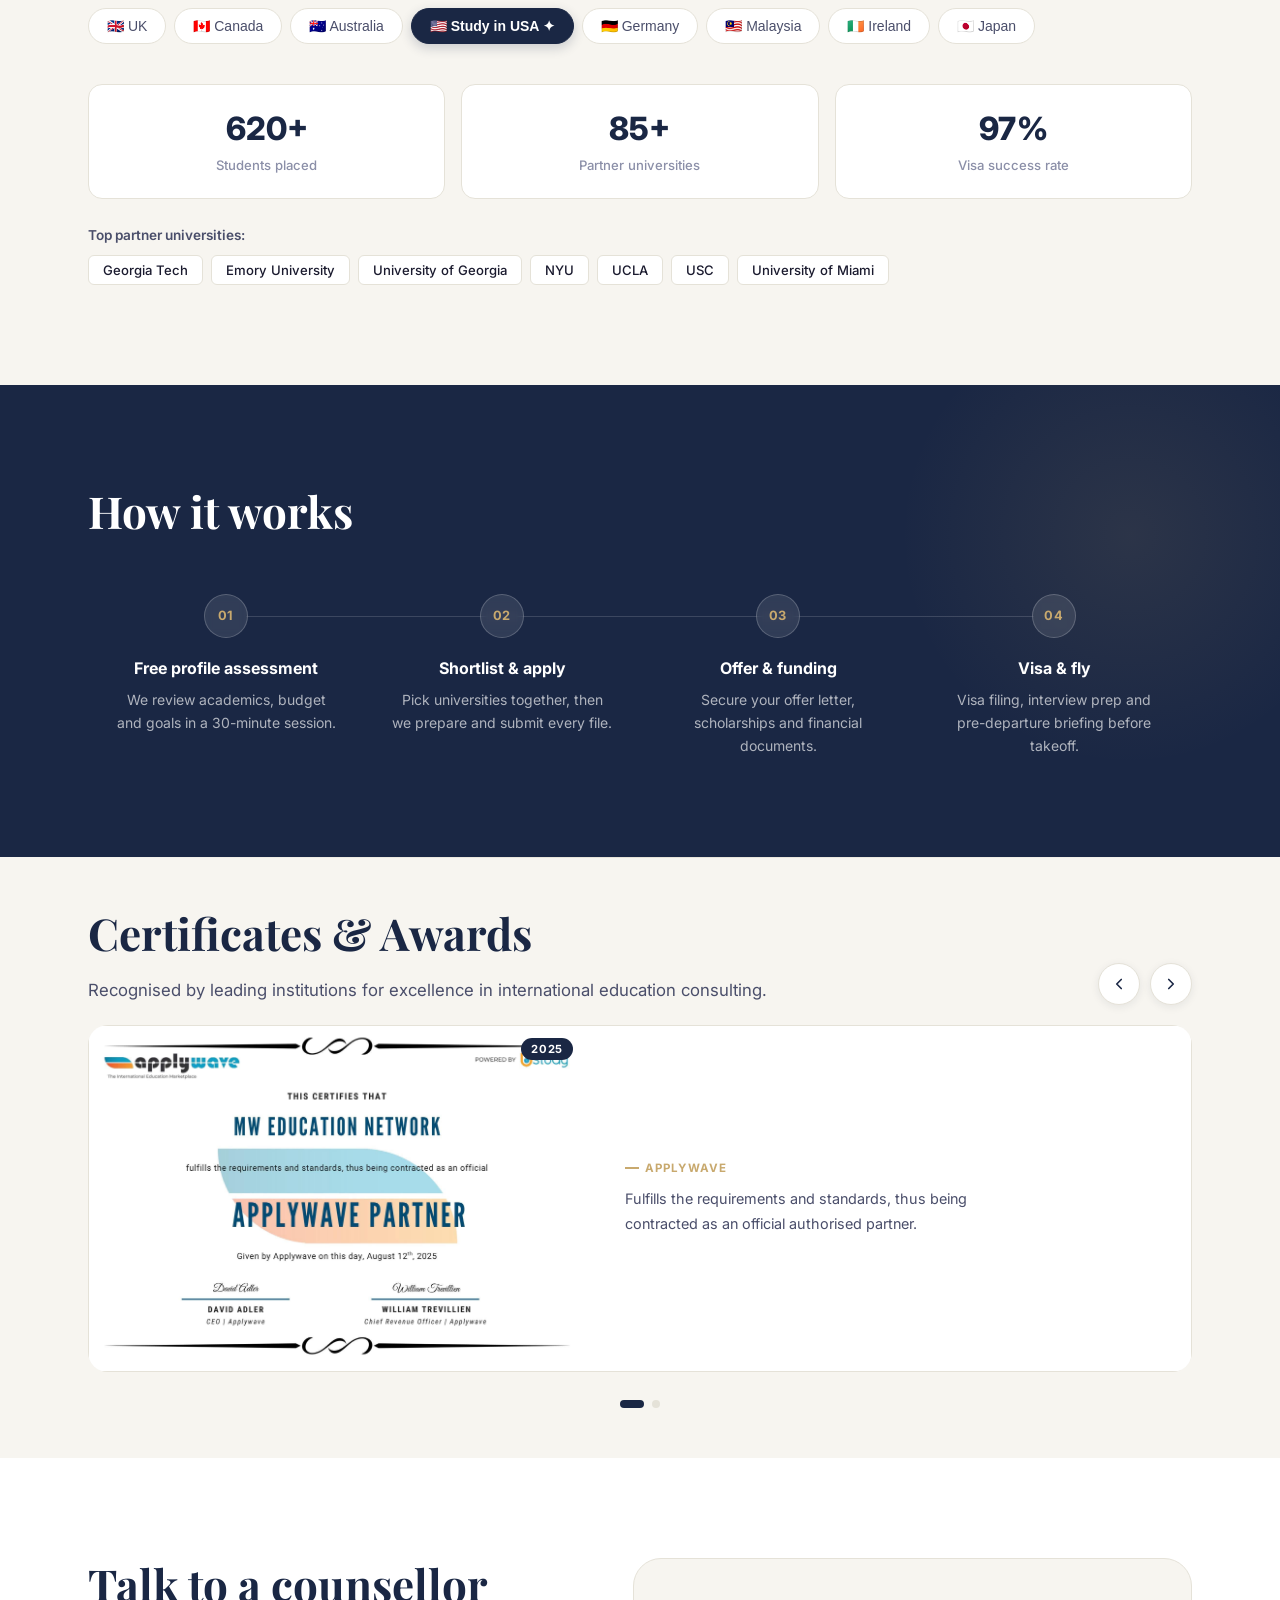
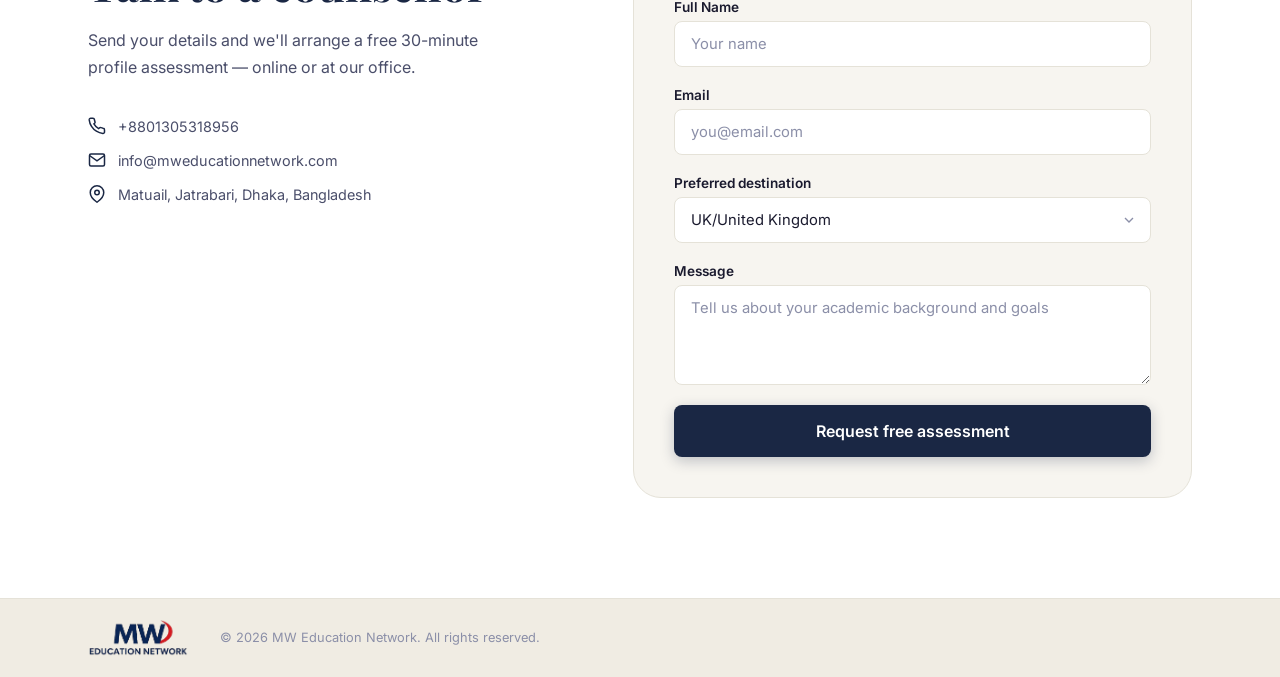
==== commit d9dce609: "add certificate!!!" ====
--- a/index.html
+++ b/index.html
@@ -31,7 +31,8 @@
         <li><a href="#destinations" class="nav-link">Destinations</a></li>
         <li><a href="study-in-usa.html" class="nav-link">Study in USA</a></li>
         <li><a href="#how-it-works" class="nav-link">Process</a></li>
-        <li><a href="#founder" class="nav-link">Leadership</a></li>
+        <li><a href="#certificates" class="nav-link">Awards</a></li>
+        <!-- <li><a href="#founder" class="nav-link">Leadership</a></li> -->
       </ul>
 
       <a href="#contact" class="btn btn-primary btn-nav" id="nav-cta">Free consultation</a>
@@ -49,6 +50,7 @@
       <li><a href="#destinations" onclick="closeMobileMenu()">Destinations</a></li>
       <li><a href="study-in-usa.html">Study in USA</a></li>
       <li><a href="#how-it-works" onclick="closeMobileMenu()">Process</a></li>
+      <li><a href="#certificates" onclick="closeMobileMenu()">Awards</a></li>
       <li><a href="#founder" onclick="closeMobileMenu()">Leadership</a></li>
       <li><a href="#contact" class="btn btn-primary" onclick="closeMobileMenu()">Free consultation</a></li>
     </ul>
@@ -359,6 +361,88 @@
         </div>
       </div>
     </section> -->
+
+    <!-- ════════════════════════════════════════════
+         CERTIFICATES & AWARDS SECTION
+    ════════════════════════════════════════════ -->
+    <section class="certificates" id="certificates" aria-label="Certificates and Awards">
+      <div class="section-container">
+
+        <div class="certificates-header" data-animate="fade-up">
+          <div>
+            <h2 class="section-title">Certificates &amp; Awards</h2>
+            <p class="section-subtitle">
+              Recognised by leading institutions for excellence in international education consulting.
+            </p>
+          </div>
+          <div class="cert-nav-btns" role="group" aria-label="Carousel navigation">
+            <button class="cert-nav-btn" id="cert-prev" aria-label="Previous certificate">
+              <svg width="18" height="18" viewBox="0 0 24 24" fill="none" stroke="currentColor" stroke-width="2.2"
+                stroke-linecap="round" stroke-linejoin="round">
+                <path d="M15 18l-6-6 6-6" />
+              </svg>
+            </button>
+            <button class="cert-nav-btn" id="cert-next" aria-label="Next certificate">
+              <svg width="18" height="18" viewBox="0 0 24 24" fill="none" stroke="currentColor" stroke-width="2.2"
+                stroke-linecap="round" stroke-linejoin="round">
+                <path d="M9 18l6-6-6-6" />
+              </svg>
+            </button>
+          </div>
+        </div>
+
+        <div class="cert-carousel-viewport" id="certViewport">
+          <div class="cert-carousel-track" id="certTrack" role="list" aria-live="polite">
+
+            <!-- ─── Certificate 1 ─── -->
+            <article class="cert-card" role="listitem" aria-label="Authorised Partner – Applywave">
+              <div class="cert-img-wrap">
+                <img src="image/certificate/applywave-certificate.jpeg" alt="Applywave Authorised Partner Certificate"
+                  loading="lazy" decoding="async" width="800" height="600" />
+                <span class="cert-year-badge">2025</span>
+              </div>
+              <div class="cert-body">
+                <span class="cert-org">Applywave</span>
+                <!-- <h3 class="cert-title">Authorised Partner</h3> -->
+                <p class="cert-desc">Fulfills the requirements and standards, thus being contracted as an official
+                  authorised partner.</p>
+              </div>
+            </article>
+
+            <!-- ─── Certificate 2 ─── -->
+            <!-- <article class="cert-card" role="listitem" aria-label="Authorised Partner – Applywave">
+              <div class="cert-img-wrap">
+                <img src="image/certificate/applywave-certificate.jpeg" alt="Applywave Authorised Partner Certificate"
+                  loading="lazy" decoding="async" width="800" height="600" />
+                <span class="cert-year-badge">2025</span>
+              </div>
+              <div class="cert-body">
+                <span class="cert-org">Applywave</span>
+                <h3 class="cert-title">Authorised Partner</h3>
+                <p class="cert-desc">Fulfills the requirements and standards, thus being contracted as an official
+                  authorised partner.</p>
+              </div>
+            </article> -->
+
+            <!--
+              ═══════════════════════════════════════════════════════
+              ADD MORE CERTIFICATES HERE
+              Copy one <article class="cert-card"> … </article> block
+              above and update the image, title, org, year and desc.
+              ═══════════════════════════════════════════════════════
+            -->
+
+          </div>
+        </div>
+
+        <!-- Dots: one per card — add/remove a <button> when you add/remove a card -->
+        <div class="cert-dots" id="certDots" role="tablist" aria-label="Certificate pagination">
+          <button class="cert-dot active" role="tab" aria-label="Certificate 1" aria-selected="true"></button>
+          <button class="cert-dot" role="tab" aria-label="Certificate 2" aria-selected="false"></button>
+        </div>
+
+      </div>
+    </section>
 
     <!-- ════════════════════════════════════════════
          CONTACT / FORM SECTION
--- a/css/style.css
+++ b/css/style.css
@@ -100,7 +100,7 @@
   font-size: 1.05rem;
   color: var(--text-mid);
   line-height: 1.7;
-  max-width: 560px;
+  /* max-width: 560px; */
 }
 
 /* ──────────────────────────────────────────────
@@ -1391,4 +1391,239 @@
   .hero-heading {
     font-size: 37px;
   }
-}+}
+
+/* ──────────────────────────────────────────────
+   CERTIFICATES & AWARDS SECTION
+────────────────────────────────────────────── */
+
+.certificates {
+  background: var(--cream);
+  padding: 50px 0;
+  overflow: hidden;
+  position: relative;
+}
+
+/* Subtle rule separating adjacent sections */
+.certificates::before {
+  content: '';
+  position: absolute;
+  top: 0; left: 0; right: 0;
+  height: 1px;
+  background: linear-gradient(90deg, transparent, var(--border), transparent);
+}
+
+/* Header row: title left, arrows right */
+.certificates-header {
+  display: flex;
+  align-items: flex-end;
+  justify-content: space-between;
+  gap: 20px;
+  margin-bottom: 20px;
+  flex-wrap: wrap;
+}
+
+.certificates-header .section-subtitle {
+  margin-bottom: 0;
+  margin-top: 6px;
+}
+
+/* Arrow buttons */
+.cert-nav-btns {
+  display: flex;
+  gap: 10px;
+  flex-shrink: 0;
+}
+
+.cert-nav-btn {
+  width: 42px;
+  height: 42px;
+  border-radius: 50%;
+  border: 1.5px solid var(--border);
+  background: var(--white);
+  color: var(--navy);
+  display: flex;
+  align-items: center;
+  justify-content: center;
+  cursor: pointer;
+  transition: all 0.25s var(--ease);
+  box-shadow: var(--shadow-sm);
+}
+
+.cert-nav-btn:hover {
+  background: var(--navy);
+  color: var(--white);
+  border-color: var(--navy);
+  box-shadow: var(--shadow-md);
+  transform: scale(1.05);
+}
+
+/* Carousel: clips the sliding track */
+.cert-carousel-viewport {
+  overflow: hidden;
+  border-radius: var(--radius-lg);
+}
+
+/* Track: horizontal flex strip — slides left/right via transform */
+.cert-carousel-track {
+  display: flex;
+  transition: transform 0.5s var(--ease);
+  will-change: transform;
+  cursor: grab;
+  user-select: none;
+}
+
+.cert-carousel-track:active {
+  cursor: grabbing;
+}
+
+/* Each card = 100% of viewport width → exactly 1 visible at a time on all screens */
+.cert-card {
+  flex: 0 0 100%;
+  background: var(--white);
+  border: 1.5px solid var(--border);
+  border-radius: var(--radius-md);
+  overflow: hidden;
+  display: flex;
+  flex-direction: row;
+  min-height: 280px;
+  transition: box-shadow 0.3s var(--ease), border-color 0.3s;
+}
+
+.cert-card:hover {
+  box-shadow: var(--shadow-lg);
+  border-color: rgba(200, 169, 110, 0.4);
+}
+
+/* Image pane (left side) */
+.cert-img-wrap {
+  position: relative;
+  flex: 0 0 45%;
+  background: var(--cream-dark);
+  overflow: hidden;
+}
+
+.cert-img-wrap img {
+  width: 100%;
+  height: 100%;
+  object-fit: cover;
+  transition: transform 0.5s var(--ease);
+}
+
+.cert-card:hover .cert-img-wrap img {
+  transform: scale(1.04);
+}
+
+/* Year badge */
+.cert-year-badge {
+  position: absolute;
+  top: 12px;
+  right: 12px;
+  background: var(--navy);
+  color: var(--white);
+  font-size: 0.7rem;
+  font-weight: 700;
+  letter-spacing: 0.06em;
+  padding: 4px 10px;
+  border-radius: 100px;
+}
+
+/* Text pane (right side) */
+.cert-body {
+  flex: 1;
+  padding: 36px 40px;
+  display: flex;
+  flex-direction: column;
+  justify-content: center;
+  gap: 8px;
+}
+
+.cert-org {
+  display: flex;
+  align-items: center;
+  gap: 6px;
+  font-size: 0.72rem;
+  font-weight: 700;
+  letter-spacing: 0.1em;
+  text-transform: uppercase;
+  color: var(--gold);
+}
+
+.cert-org::before {
+  content: '';
+  display: inline-block;
+  width: 14px;
+  height: 1.5px;
+  background: var(--gold);
+  flex-shrink: 0;
+}
+
+.cert-title {
+  font-family: var(--font-serif);
+  font-size: 1.35rem;
+  font-weight: 700;
+  color: var(--navy);
+  line-height: 1.3;
+}
+
+.cert-desc {
+  font-size: 0.9rem;
+  color: var(--text-mid);
+  line-height: 1.7;
+  margin-top: 4px;
+  max-width: 46ch;
+}
+
+/* Pagination dots */
+.cert-dots {
+  display: flex;
+  justify-content: center;
+  gap: 8px;
+  margin-top: 28px;
+}
+
+.cert-dot {
+  width: 8px;
+  height: 8px;
+  border-radius: 50%;
+  background: var(--border);
+  border: none;
+  padding: 0;
+  cursor: pointer;
+  transition: all 0.25s var(--ease);
+}
+
+.cert-dot.active {
+  background: var(--navy);
+  width: 24px;
+  border-radius: 4px;
+}
+
+/* Mobile: stack image above text */
+@media (max-width: 640px) {
+  .cert-card {
+    flex-direction: column;
+    min-height: auto;
+  }
+
+  .cert-img-wrap {
+    flex: none;
+    width: 100%;
+    aspect-ratio: 16 / 9;
+  }
+
+  .cert-body {
+    padding: 24px 20px;
+  }
+
+  .certificates-header {
+    flex-direction: column;
+    align-items: flex-start;
+    gap: 16px;
+    margin-bottom: 24px;
+  }
+
+  .cert-nav-btns {
+    align-self: flex-end;
+  }
+}
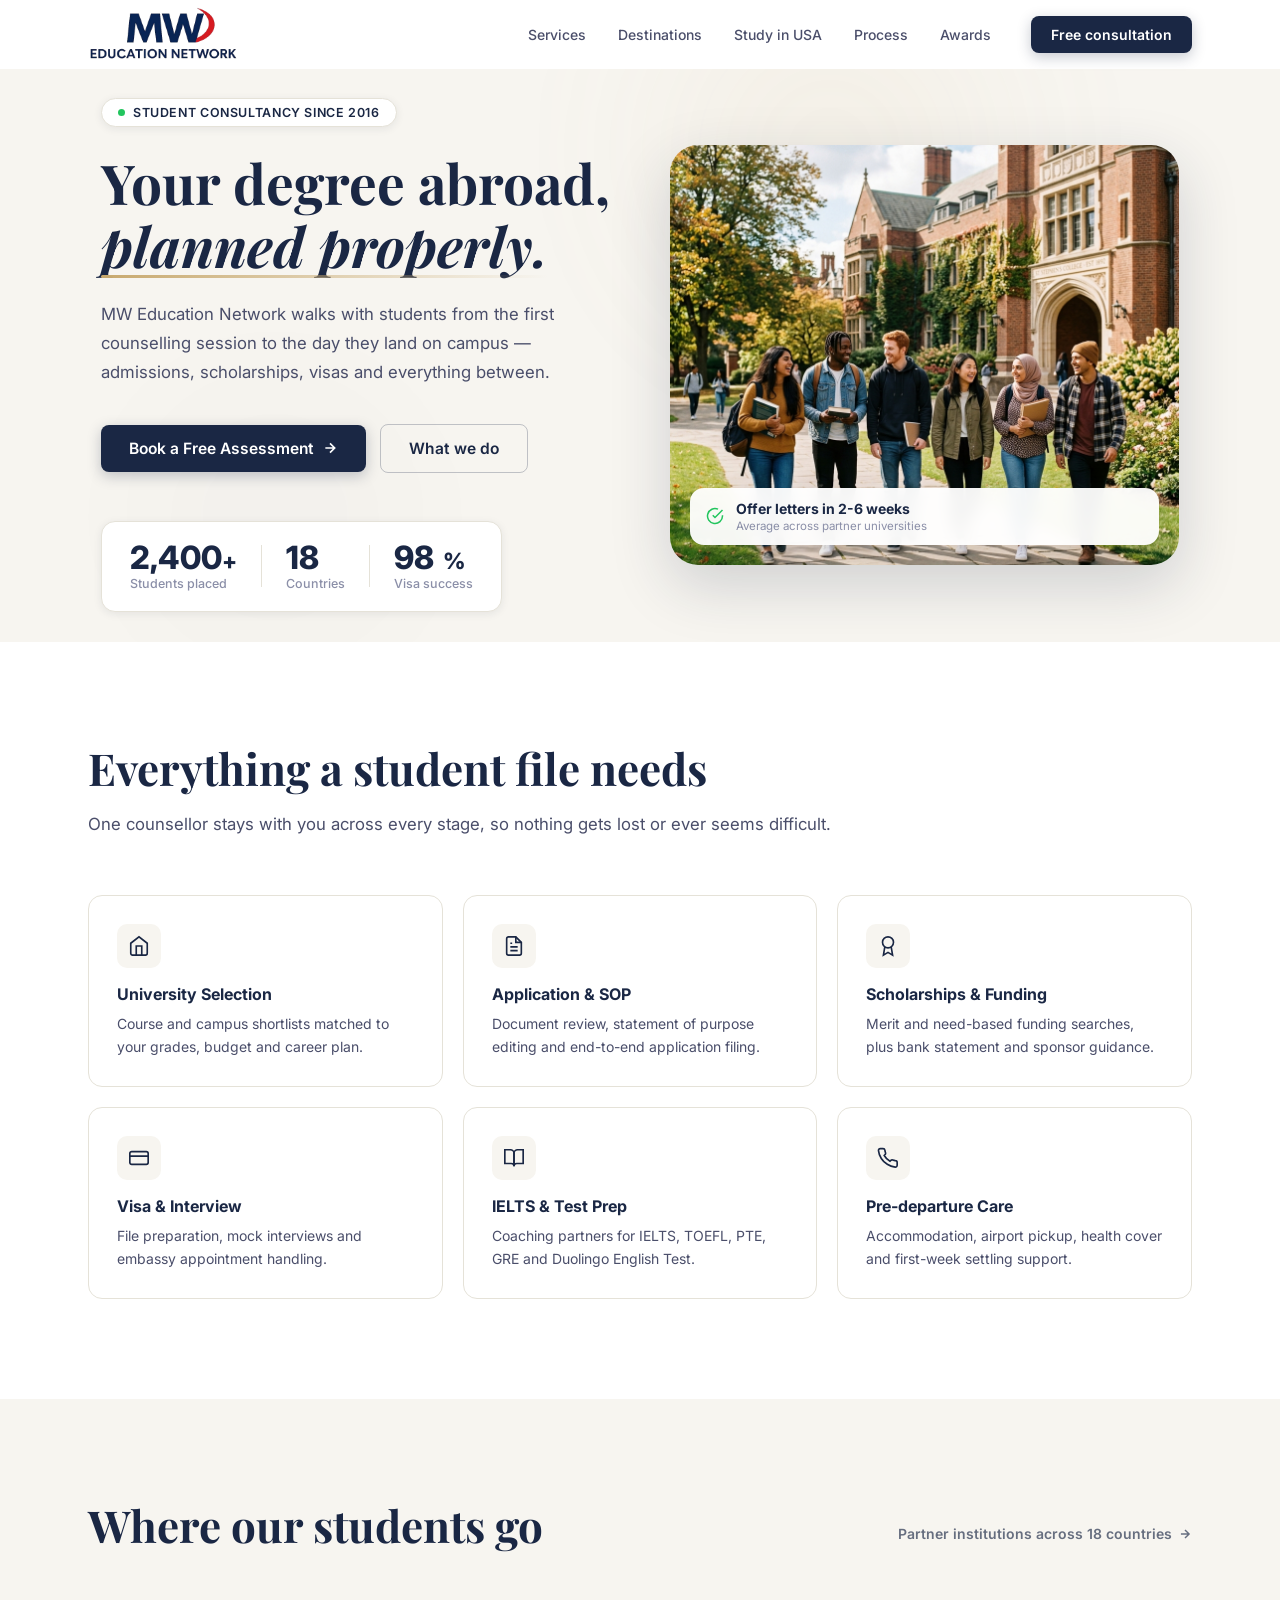
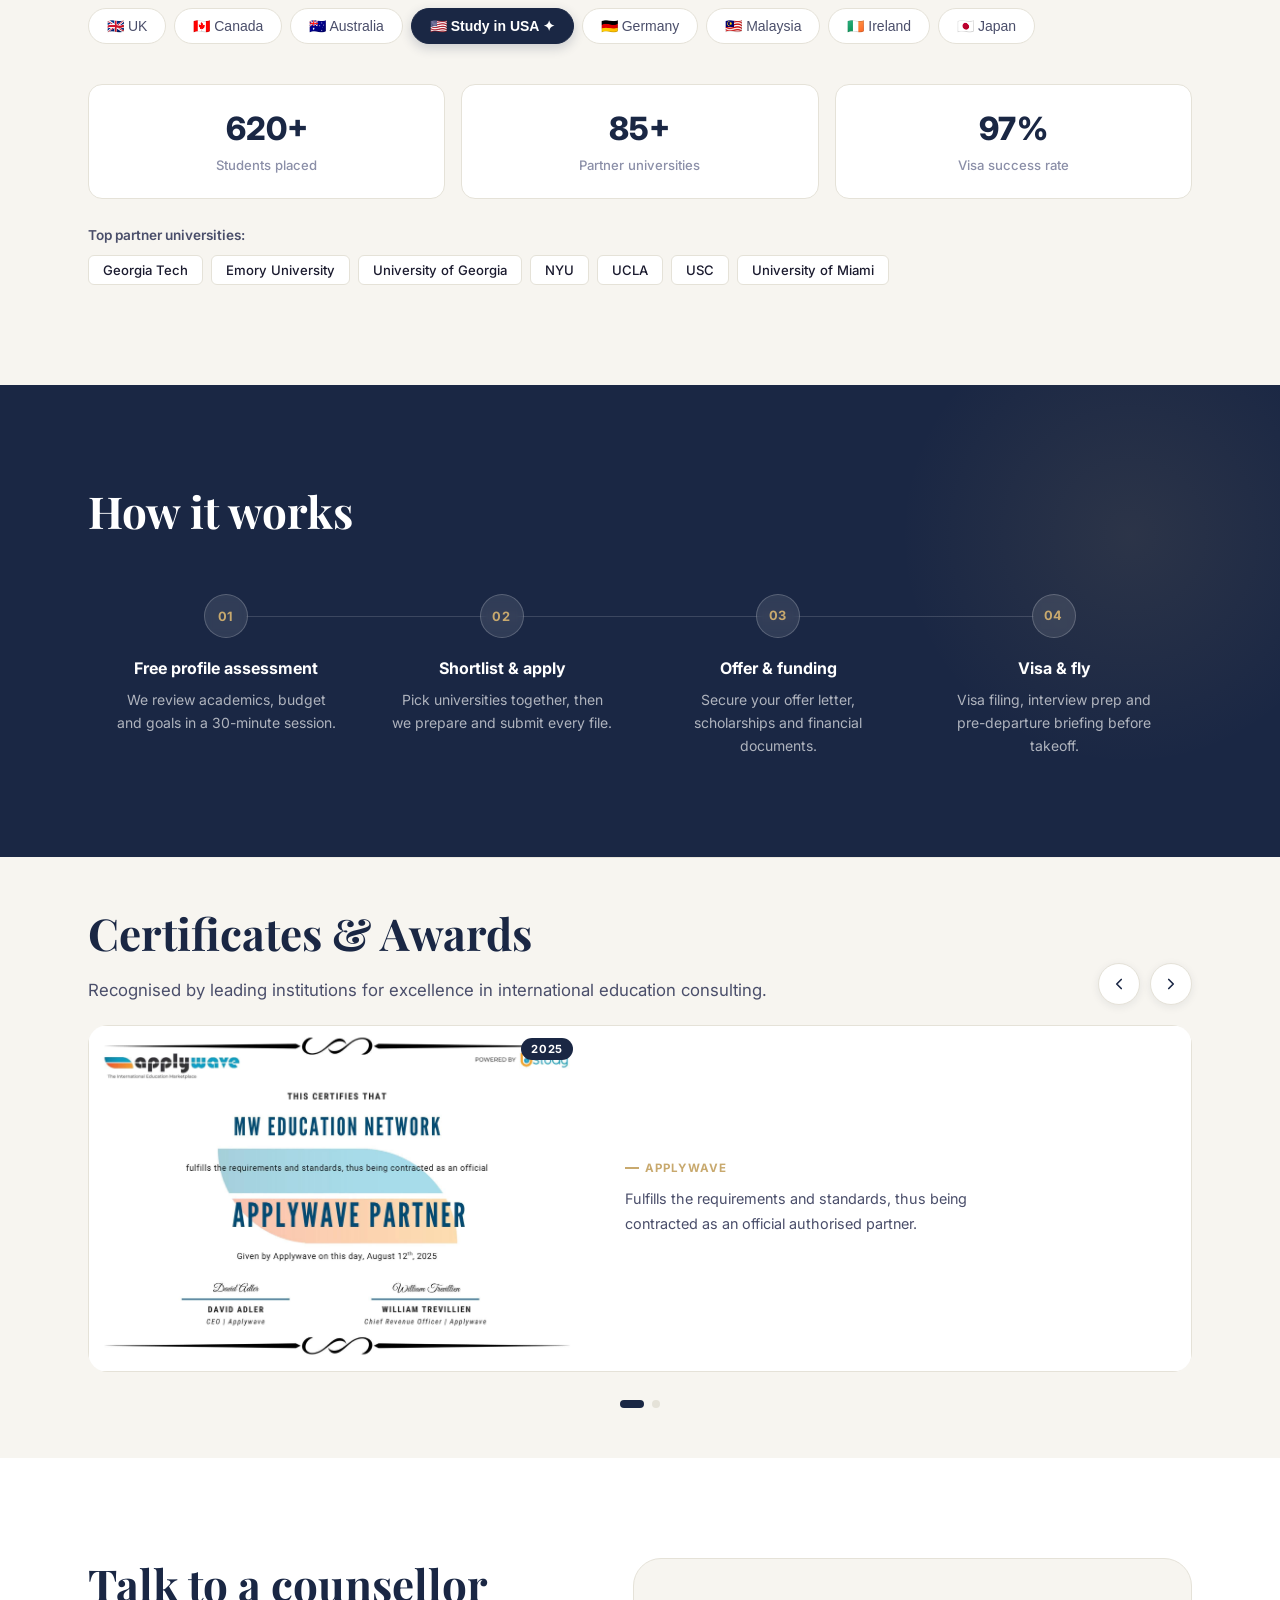
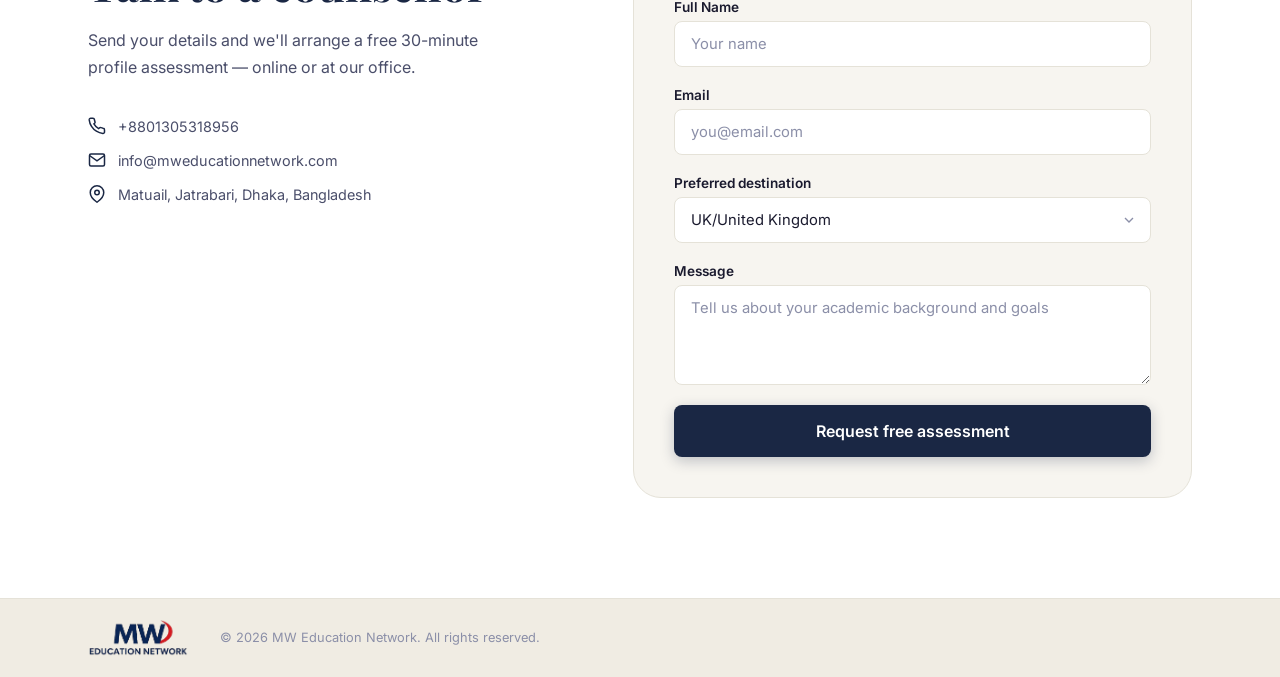
==== commit 0c612b37: "css & js refresh!!!" ====
--- a/index.html
+++ b/index.html
@@ -12,7 +12,7 @@
   <link
     href="https://fonts.googleapis.com/css2?family=Inter:wght@300;400;500;600;700;800&family=Playfair+Display:ital,wght@0,700;1,700&display=swap"
     rel="stylesheet" />
-  <link rel="stylesheet" href="css/style.css" />
+  <link rel="stylesheet" href="css/style.css?v=3" />
 </head>
 
 <body>
@@ -570,7 +570,7 @@
     </div>
   </footer>
 
-  <script src="script.js"></script>
+  <script src="script.js?v=3"></script>
 </body>
 
 </html>
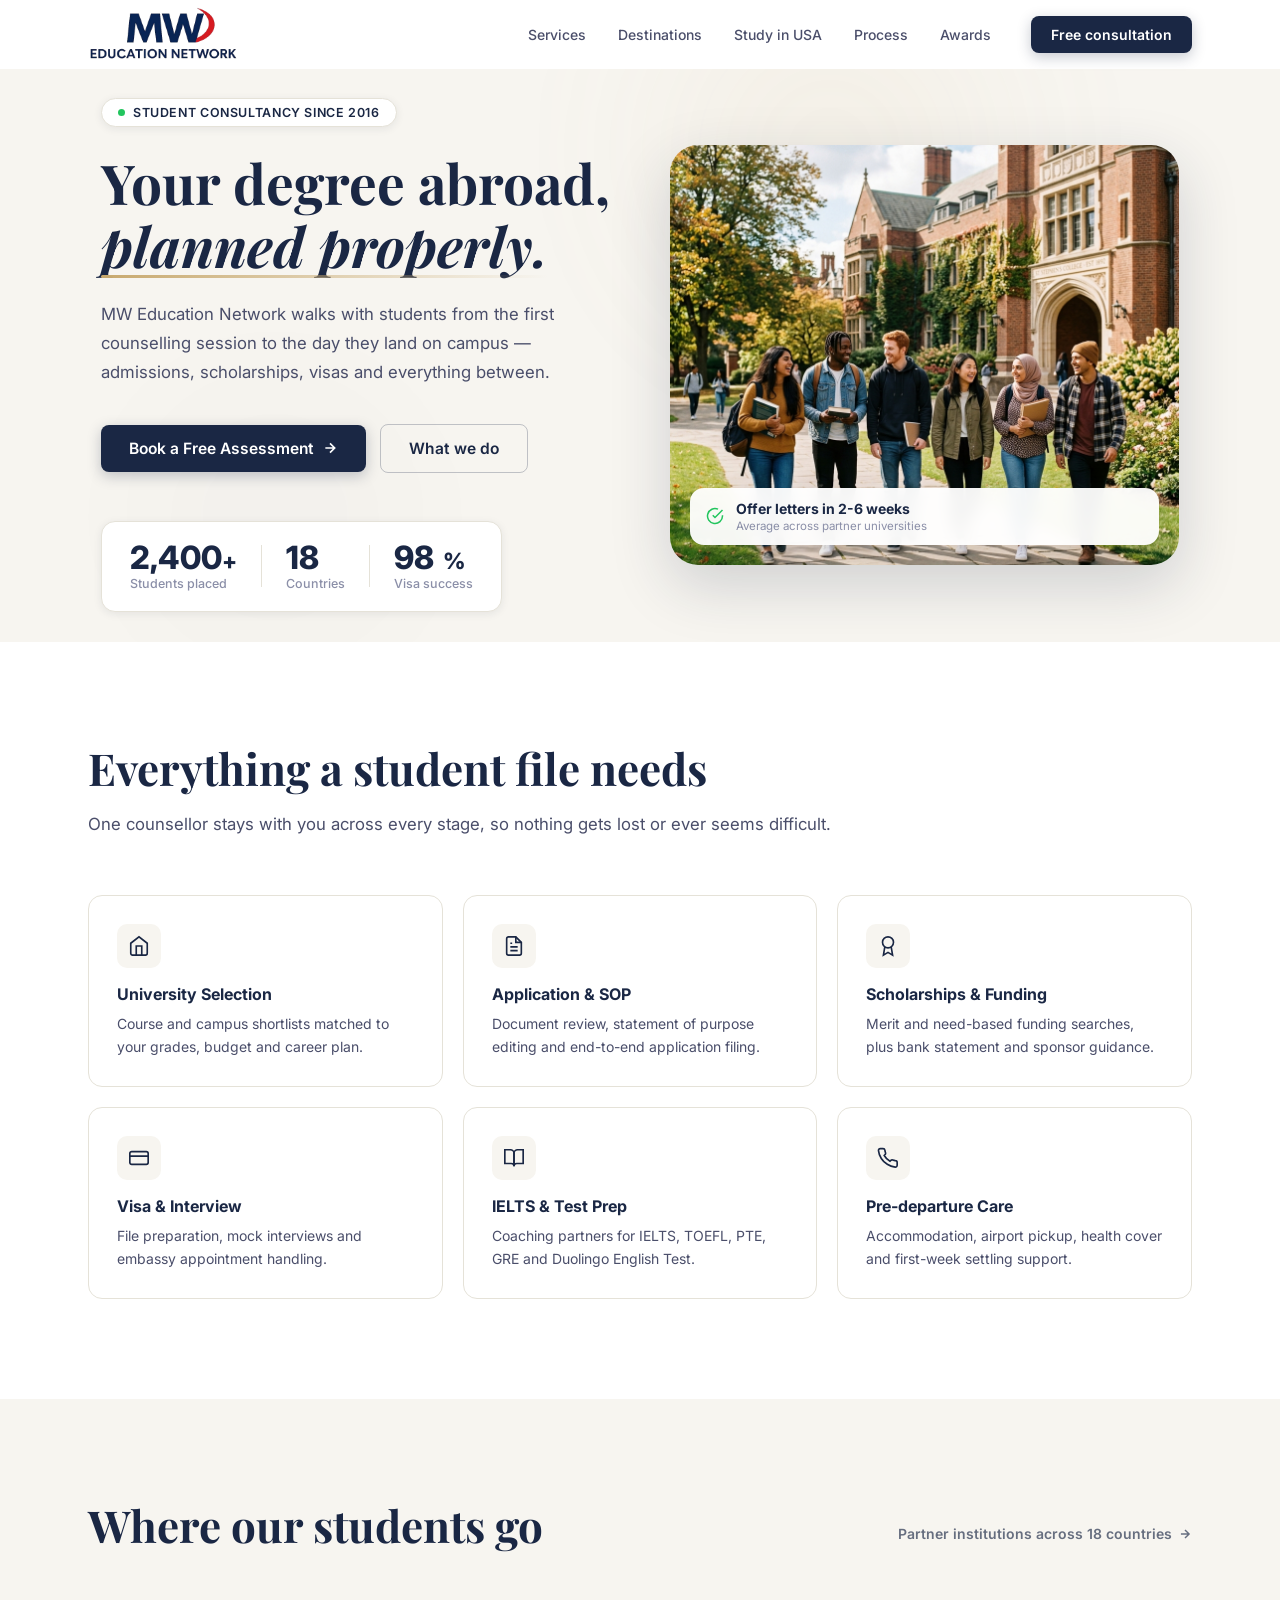
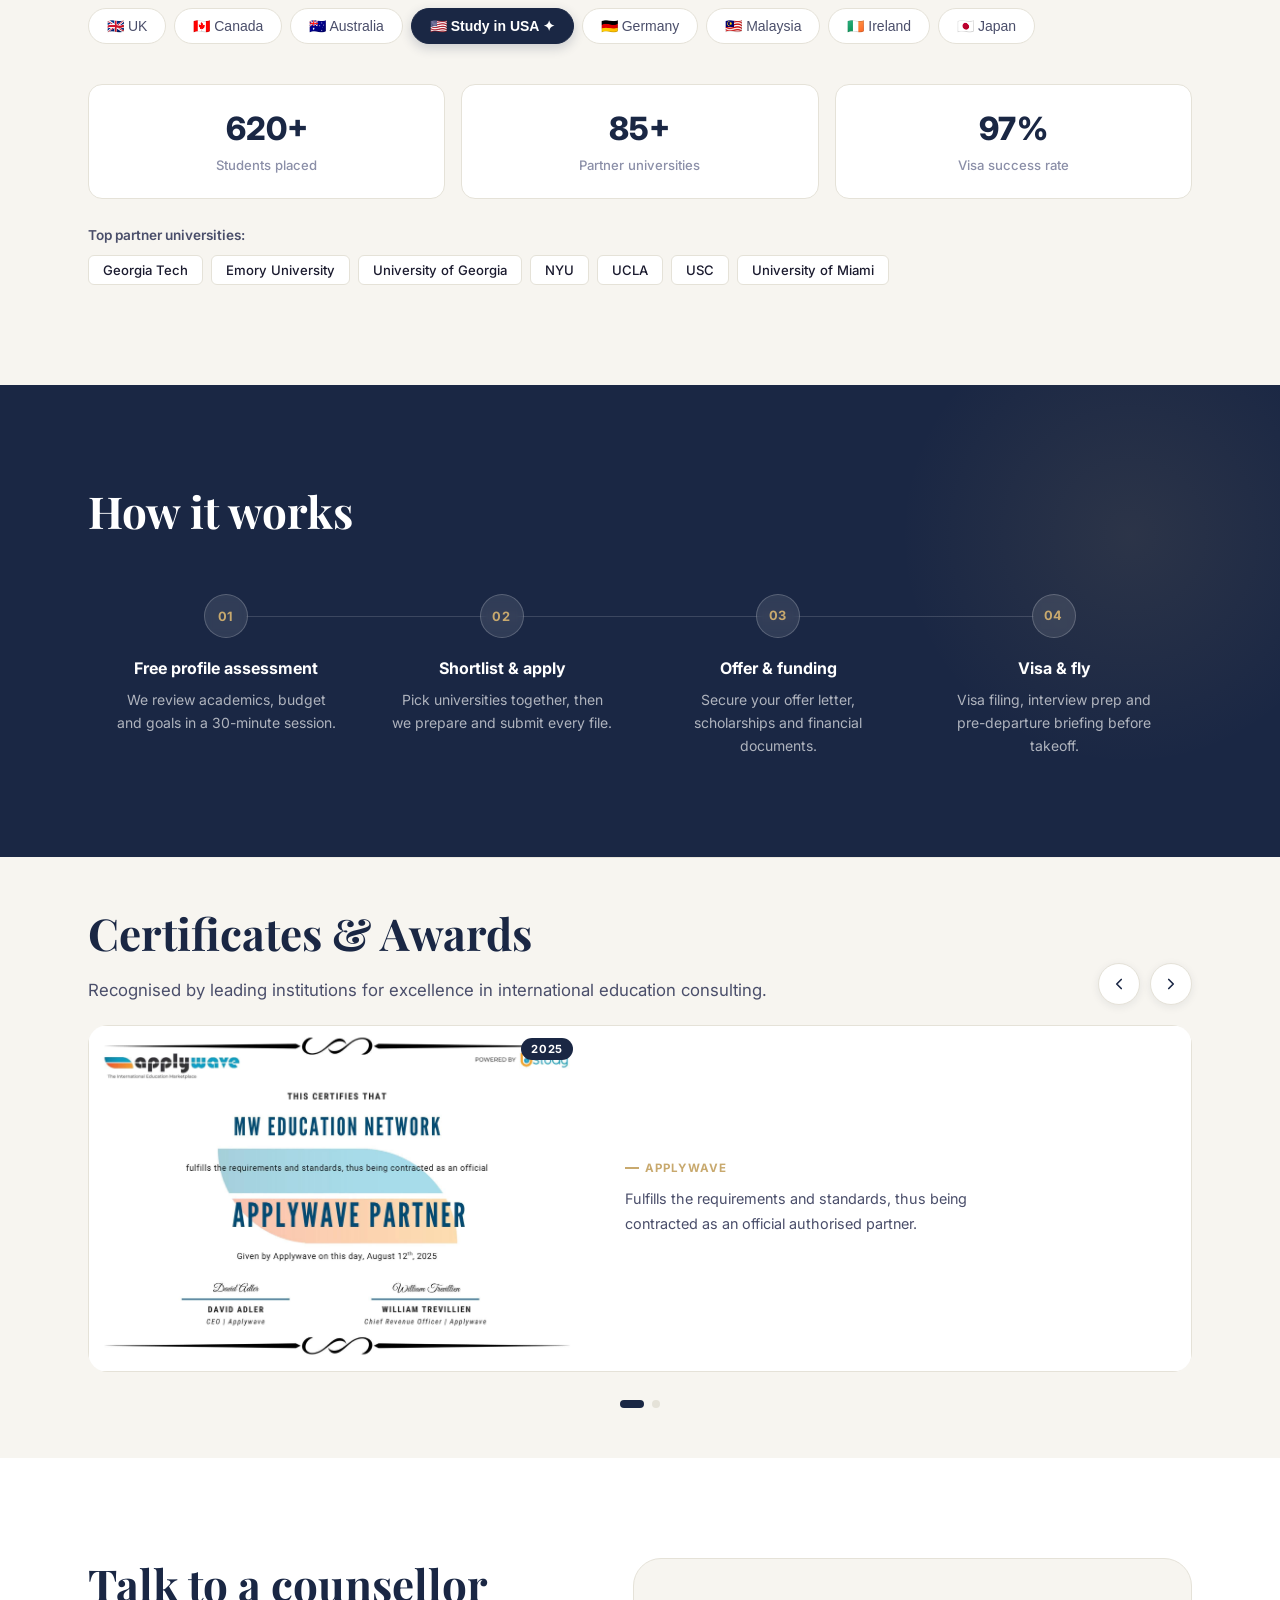
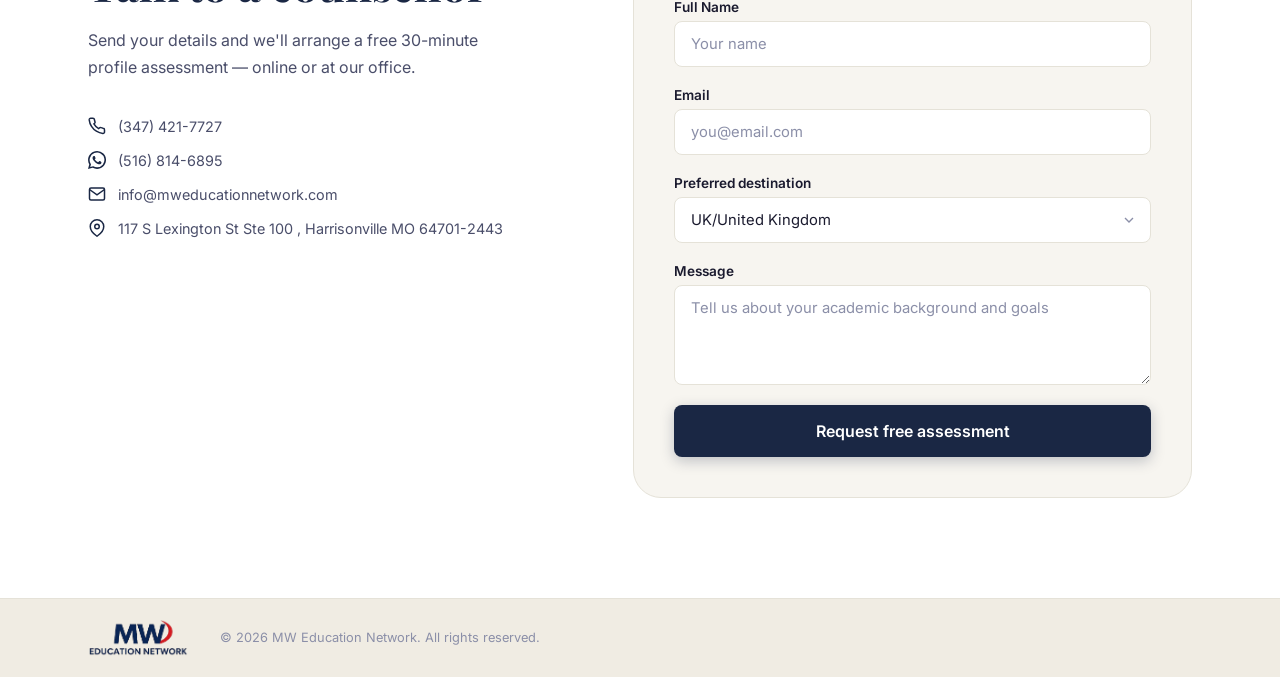
==== commit d0fd61c5: "address and number changes" ====
--- a/index.html
+++ b/index.html
@@ -463,7 +463,15 @@
                   <path
                     d="M22 16.92v3a2 2 0 0 1-2.18 2 19.79 19.79 0 0 1-8.63-3.07A19.5 19.5 0 0 1 4.69 12.5 19.79 19.79 0 0 1 1.61 3.87 2 2 0 0 1 3.6 1.72h3a2 2 0 0 1 2 1.72c.127.96.361 1.903.7 2.81a2 2 0 0 1-.45 2.11L7.91 9.27a16 16 0 0 0 6.29 6.29l.91-.91a2 2 0 0 1 2.11-.45c.907.339 1.85.573 2.81.7A2 2 0 0 1 22 16.92z" />
                 </svg>
-                <a href="tel:+17865554958" id="contact-phone">+8801305318956</a>
+                <a href="tel:+3474217727" id="contact-phone">(347) 421-7727</a>
+              </li>
+              <li>
+                <svg width="18" height="18" viewBox="0 0 24 24" fill="currentColor" xmlns="http://www.w3.org/2000/svg">
+                  <path d="M20.52 3.48A11.84 11.84 0 0 0 12.04 0C5.43 0 .06 5.37.06 11.98c0 2.11.55 4.18 1.59 6L0 24l6.2-1.63a11.95 11.95 0 0 0 5.84 1.49h.01c6.61 0 11.98-5.37 11.98-11.98 0-3.2-1.25-6.21-3.51-8.4ZM12.05 21.8a9.83 9.83 0 0 1-5.01-1.37l-.36-.21-3.68.97.98-3.58-.24-.37a9.83 9.83 0 1 1 8.31 4.56Zm5.4-7.37c-.29-.15-1.73-.86-2-.96-.27-.1-.47-.15-.67.15-.2.29-.77.96-.95 1.16-.17.2-.35.22-.64.07-.29-.15-1.24-.46-2.36-1.46-.87-.78-1.46-1.74-1.63-2.03-.17-.29-.02-.45.13-.6.13-.13.29-.35.44-.52.15-.17.2-.29.3-.49.1-.2.05-.37-.02-.52-.07-.15-.67-1.62-.92-2.22-.24-.58-.49-.5-.67-.51h-.57c-.2 0-.52.07-.79.37-.27.29-1.04 1.02-1.04 2.49s1.06 2.89 1.21 3.09c.15.2 2.08 3.17 5.03 4.45.7.3 1.25.48 1.68.61.71.22 1.35.19 1.86.12.57-.08 1.73-.71 1.98-1.39.24-.69.24-1.28.17-1.39-.07-.12-.27-.2-.57-.35Z"/>
+                </svg>
+                <a href="https://wa.me/+15168146895" target="_blank" rel="noopener noreferrer" id="contact-whatsapp">
+                  (516) 814-6895
+                </a>
               </li>
               <li>
                 <svg width="18" height="18" viewBox="0 0 24 24" fill="none" stroke="currentColor" stroke-width="2">
@@ -477,7 +485,7 @@
                   <path d="M21 10c0 7-9 13-9 13s-9-6-9-13a9 9 0 0 1 18 0z" />
                   <circle cx="12" cy="10" r="3" />
                 </svg>
-                <span id="contact-address">Matuail, Jatrabari, Dhaka, Bangladesh</span>
+                <span id="contact-address">117 S Lexington St Ste 100 , Harrisonville MO 64701-2443</span>
               </li>
             </ul>
           </div>
